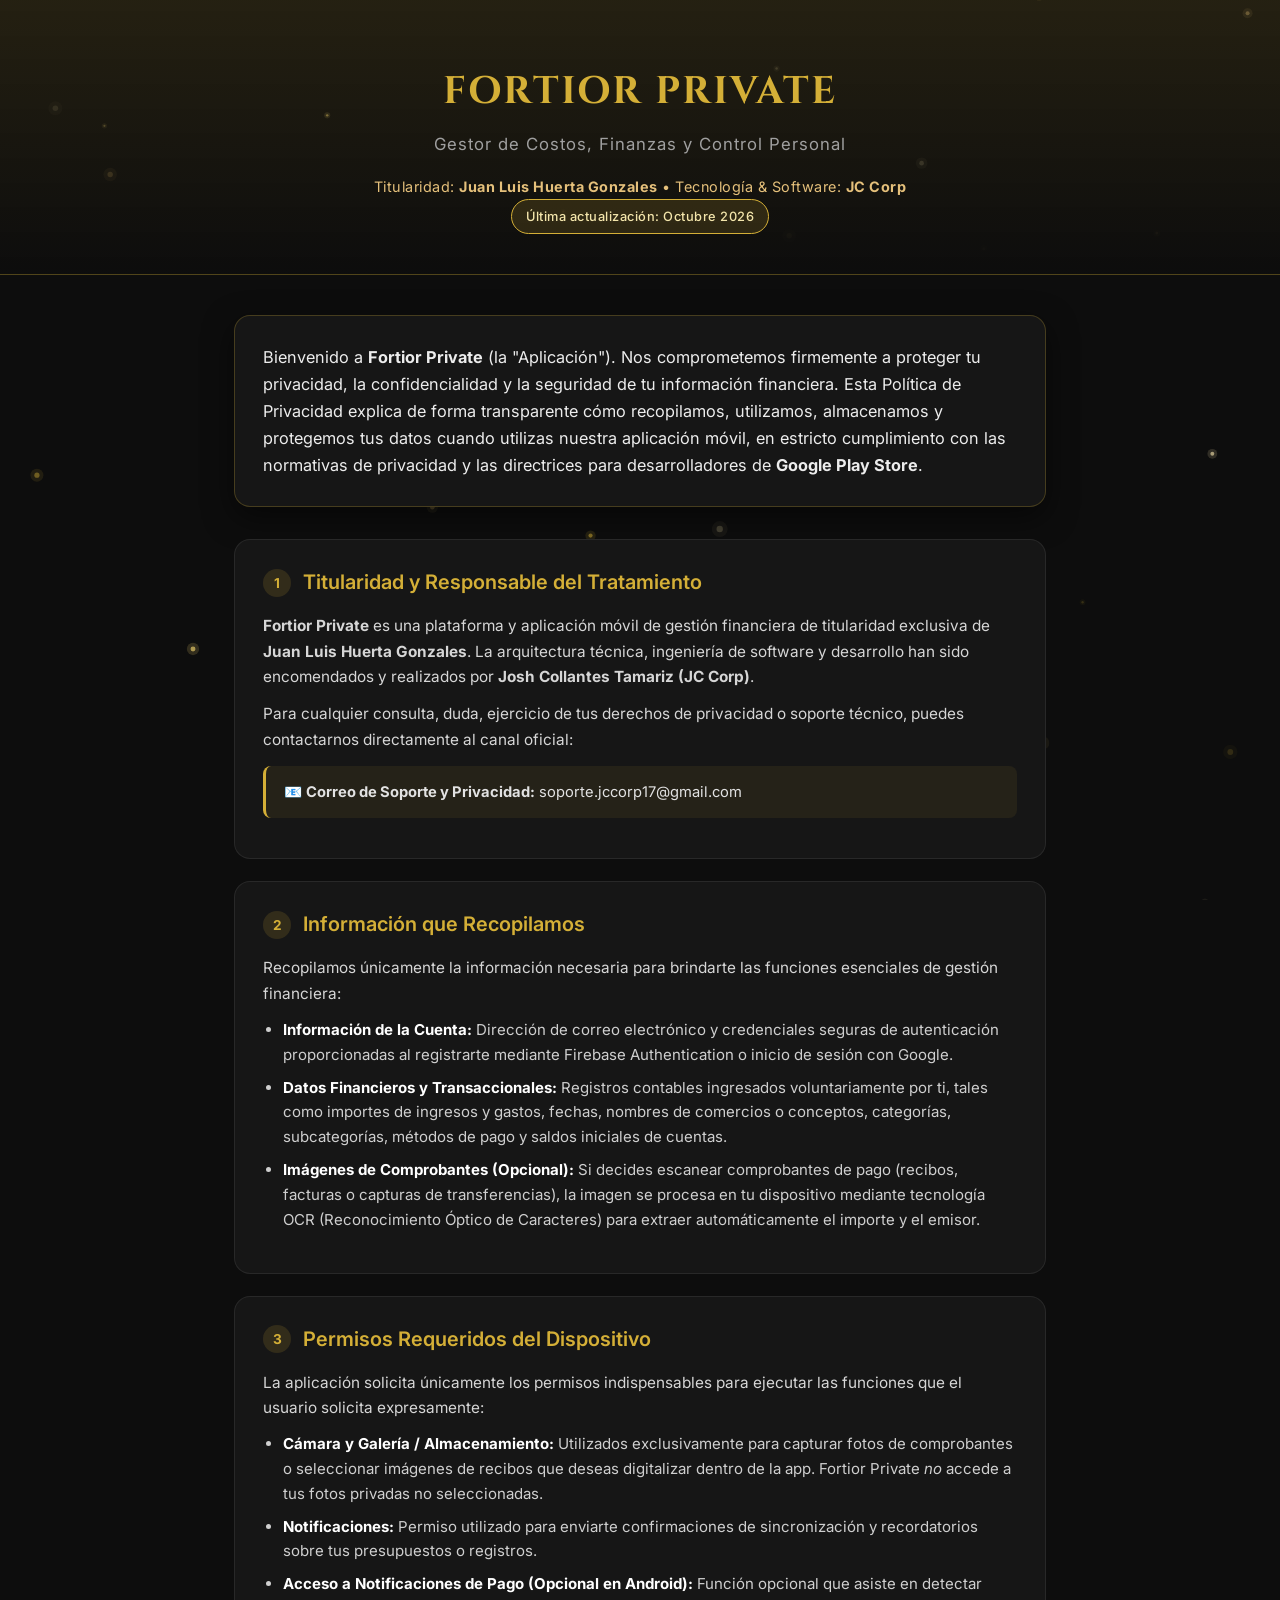
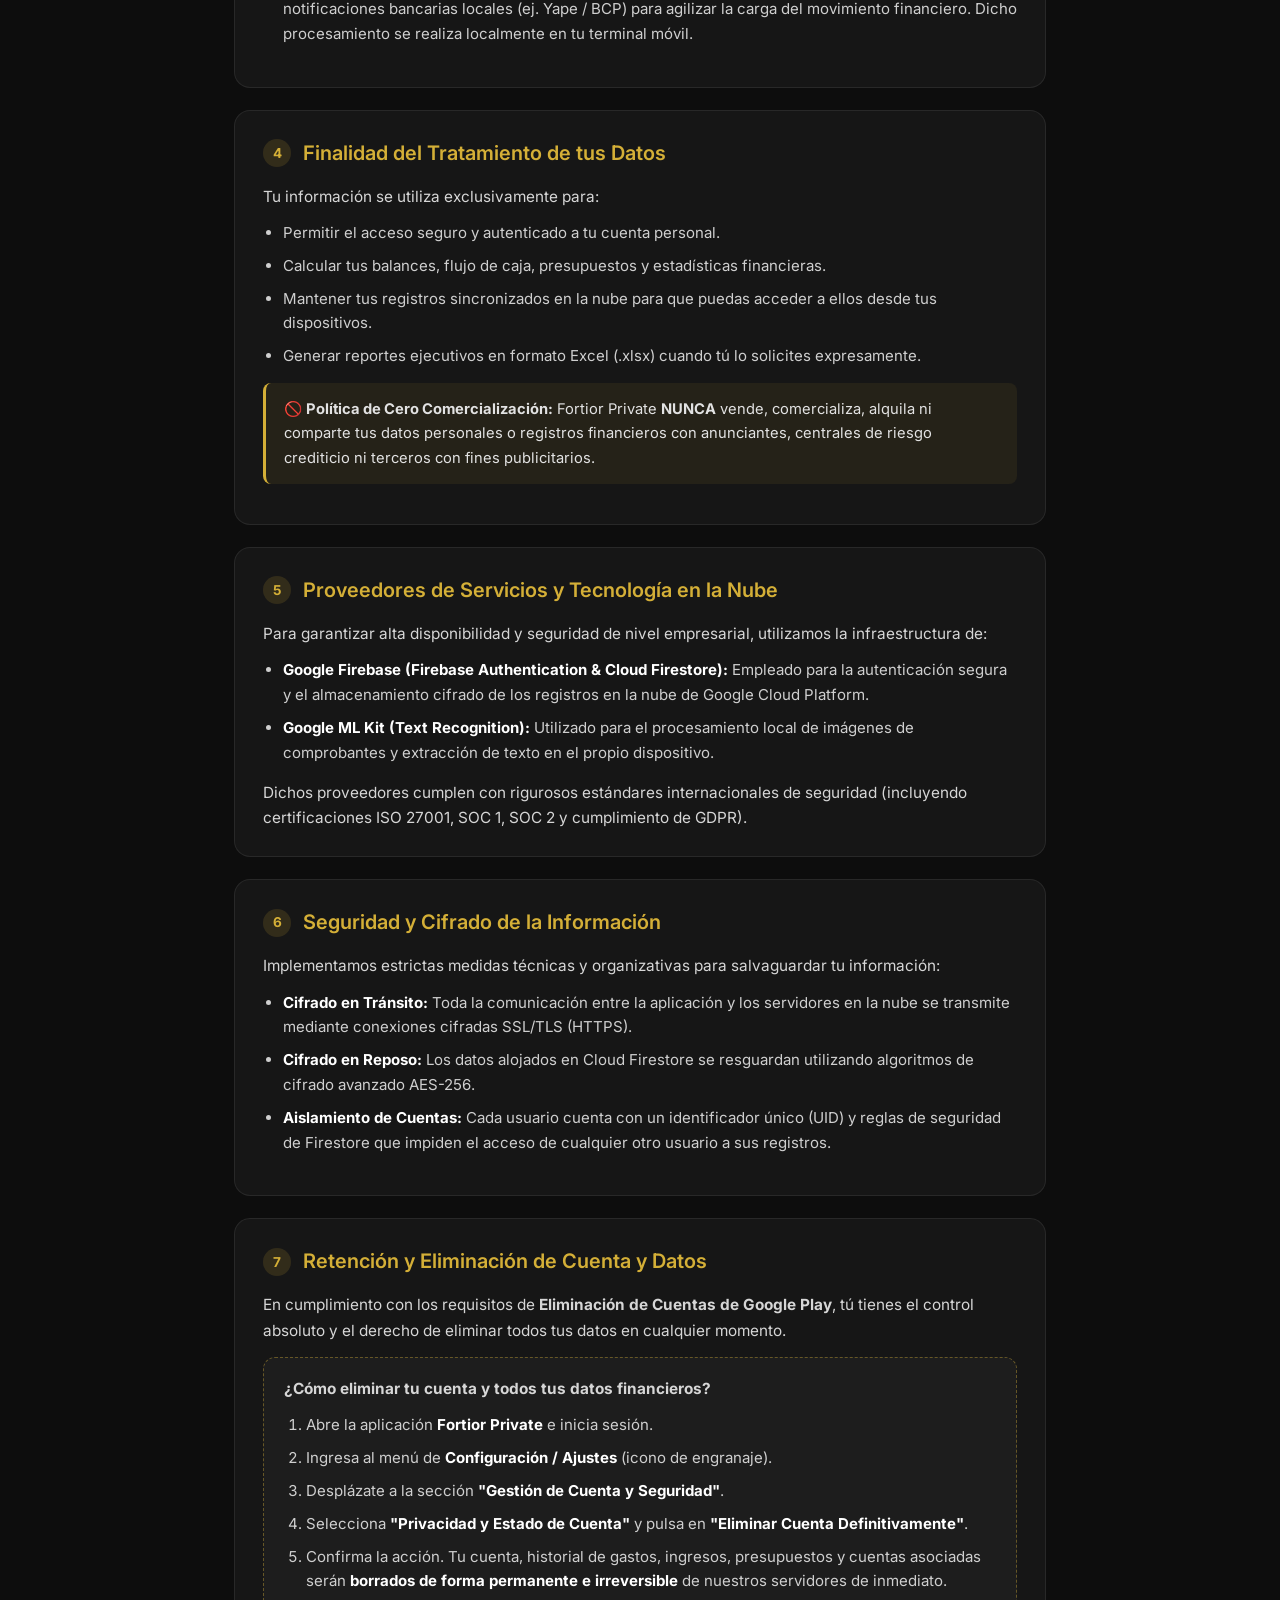
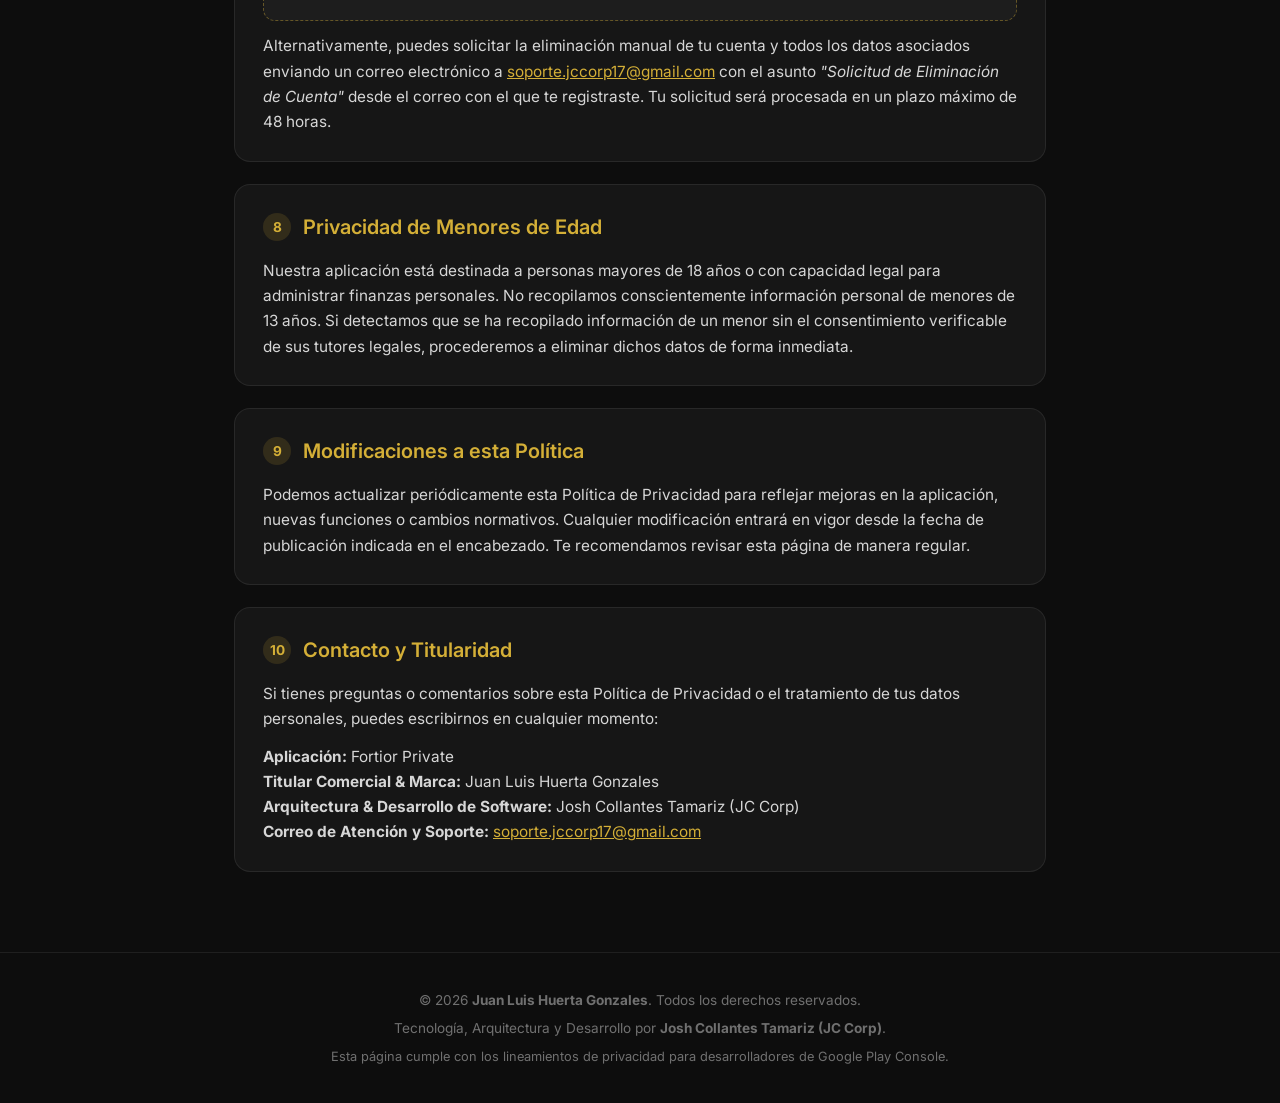
==== index.html @ 74fba6fa "feat: portal web de politicas de privacidad Fortior Private" ====
<!DOCTYPE html>
<html lang="es">
<head>
  <meta charset="UTF-8">
  <meta name="viewport" content="width=device-width, initial-scale=1.0">
  <meta name="author" content="Juan Luis Huerta Gonzales, Josh Collantes Tamariz">
  <meta name="creator" content="Josh Collantes Tamariz (JC Corp)">
  <meta name="description" content="Política de Privacidad oficial de Fortior Private, aplicación de gestión financiera propiedad de Juan Luis Huerta Gonzales, desarrollada por JC Corp (Josh Collantes Tamariz).">
  <title>Política de Privacidad | Fortior Private</title>
  <link rel="preconnect" href="https://fonts.googleapis.com">
  <link rel="preconnect" href="https://fonts.gstatic.com" crossorigin>
  <link href="https://fonts.googleapis.com/css2?family=Cinzel:wght@500;700&family=Inter:wght@300;400;500;600;700&display=swap" rel="stylesheet">
  <style>
    :root {
      --bg-dark: #0D0D0D;
      --card-bg: #161616;
      --card-border: rgba(212, 175, 55, 0.25);
      --gold-primary: #D4AF37;
      --gold-light: #F3E5AB;
      --text-main: #EDEDED;
      --text-muted: #A0A0A0;
      --text-dim: #707070;
      --accent: #1F8A70;
    }

    * {
      box-sizing: border-box;
      margin: 0;
      padding: 0;
    }

    body {
      background-color: var(--bg-dark);
      color: var(--text-main);
      font-family: 'Inter', -apple-system, BlinkMacSystemFont, 'Segoe UI', Roboto, sans-serif;
      line-height: 1.65;
      padding: 0;
      margin: 0;
      -webkit-font-smoothing: antialiased;
    }

    header {
      background: linear-gradient(180deg, rgba(212, 175, 55, 0.12) 0%, rgba(13, 13, 13, 0.98) 100%);
      border-bottom: 1px solid var(--card-border);
      padding: 60px 24px 40px;
      text-align: center;
    }

    .brand-title {
      font-family: 'Cinzel', serif;
      font-size: 2.4rem;
      letter-spacing: 2px;
      color: var(--gold-primary);
      text-transform: uppercase;
      margin-bottom: 8px;
    }

    .brand-subtitle {
      font-size: 1.05rem;
      color: var(--text-muted);
      letter-spacing: 1px;
      margin-bottom: 16px;
    }

    .badge-updated {
      display: inline-block;
      background: rgba(212, 175, 55, 0.15);
      border: 1px solid var(--gold-primary);
      color: var(--gold-light);
      padding: 6px 14px;
      border-radius: 20px;
      font-size: 0.8rem;
      font-weight: 500;
      letter-spacing: 0.5px;
    }

    .container {
      max-width: 860px;
      margin: 40px auto 80px;
      padding: 0 24px;
    }

    .intro-card {
      background: var(--card-bg);
      border: 1px solid var(--card-border);
      border-radius: 16px;
      padding: 28px;
      margin-bottom: 32px;
      box-shadow: 0 10px 30px rgba(0, 0, 0, 0.5);
    }

    .intro-card p {
      color: var(--text-main);
      font-size: 1.02rem;
    }

    .section-card {
      background: var(--card-bg);
      border: 1px solid rgba(255, 255, 255, 0.08);
      border-radius: 16px;
      padding: 26px 28px;
      margin-bottom: 22px;
      transition: border-color 0.2s ease;
    }

    .section-card:hover {
      border-color: var(--card-border);
    }

    .section-title {
      display: flex;
      align-items: center;
      gap: 12px;
      color: var(--gold-primary);
      font-size: 1.25rem;
      font-weight: 600;
      margin-bottom: 14px;
    }

    .section-number {
      background: rgba(212, 175, 55, 0.15);
      color: var(--gold-primary);
      width: 28px;
      height: 28px;
      border-radius: 50%;
      display: inline-flex;
      align-items: center;
      justify-content: center;
      font-size: 0.85rem;
      font-weight: 700;
      flex-shrink: 0;
    }

    .section-card p {
      color: #D6D6D6;
      font-size: 0.96rem;
      margin-bottom: 12px;
    }

    .section-card p:last-child {
      margin-bottom: 0;
    }

    ul {
      padding-left: 20px;
      margin: 10px 0 14px;
    }

    li {
      color: #CFCFCF;
      font-size: 0.94rem;
      margin-bottom: 8px;
    }

    li strong {
      color: #FFFFFF;
    }

    .highlight-box {
      background: rgba(212, 175, 55, 0.08);
      border-left: 3px solid var(--gold-primary);
      padding: 14px 18px;
      border-radius: 8px;
      margin: 14px 0;
      color: #E2E2E2;
      font-size: 0.92rem;
    }

    .deletion-steps {
      background: rgba(255, 255, 255, 0.03);
      border: 1px dashed rgba(212, 175, 55, 0.4);
      padding: 18px 20px;
      border-radius: 12px;
      margin-top: 14px;
    }

    .deletion-steps ol {
      padding-left: 22px;
    }

    .deletion-steps li {
      margin-bottom: 8px;
    }

    footer {
      border-top: 1px solid rgba(255, 255, 255, 0.08);
      padding: 36px 24px;
      text-align: center;
      color: var(--text-dim);
      font-size: 0.85rem;
    }

    footer a {
      color: var(--gold-primary);
      text-decoration: none;
    }

    footer a:hover {
      text-decoration: underline;
    }

    @media (max-width: 600px) {
      .brand-title {
        font-size: 1.8rem;
      }
      .section-card {
        padding: 20px;
      }
    }

    #particles-canvas {
      position: fixed;
      top: 0;
      left: 0;
      width: 100vw;
      height: 100vh;
      pointer-events: none;
      z-index: 0;
    }

    header, .container, footer {
      position: relative;
      z-index: 1;
    }
  </style>
</head>
<body>

  <canvas id="particles-canvas"></canvas>

  <header>
    <h1 class="brand-title">FORTIOR PRIVATE</h1>
    <p class="brand-subtitle">Gestor de Costos, Finanzas y Control Personal</p>
    <p style="margin-top: 10px; font-size: 0.9rem; color: #E5C07B; letter-spacing: 0.5px;">
      Titularidad: <strong>Juan Luis Huerta Gonzales</strong> &bull; Tecnología & Software: <strong>JC Corp</strong>
    </p>
    <span class="badge-updated">Última actualización: Octubre 2026</span>
  </header>

  <div class="container">
    <div class="intro-card">
      <p>
        Bienvenido a <strong>Fortior Private</strong> (la "Aplicación"). Nos comprometemos firmemente a proteger tu privacidad, la confidencialidad y la seguridad de tu información financiera. Esta Política de Privacidad explica de forma transparente cómo recopilamos, utilizamos, almacenamos y protegemos tus datos cuando utilizas nuestra aplicación móvil, en estricto cumplimiento con las normativas de privacidad y las directrices para desarrolladores de <strong>Google Play Store</strong>.
      </p>
    </div>

    <!-- 1. RESPONSABLE DEL TRATAMIENTO -->
    <div class="section-card">
      <h2 class="section-title"><span class="section-number">1</span> Titularidad y Responsable del Tratamiento</h2>
      <p>
        <strong>Fortior Private</strong> es una plataforma y aplicación móvil de gestión financiera de titularidad exclusiva de <strong>Juan Luis Huerta Gonzales</strong>. La arquitectura técnica, ingeniería de software y desarrollo han sido encomendados y realizados por <strong>Josh Collantes Tamariz (JC Corp)</strong>.
      </p>
      <p style="margin-top: 10px;">
        Para cualquier consulta, duda, ejercicio de tus derechos de privacidad o soporte técnico, puedes contactarnos directamente al canal oficial:
      </p>
      <div class="highlight-box">
        📧 <strong>Correo de Soporte y Privacidad:</strong> soporte.jccorp17@gmail.com
      </div>
    </div>

    <!-- 2. DATOS QUE RECOPILAMOS -->
    <div class="section-card">
      <h2 class="section-title"><span class="section-number">2</span> Información que Recopilamos</h2>
      <p>Recopilamos únicamente la información necesaria para brindarte las funciones esenciales de gestión financiera:</p>
      <ul>
        <li><strong>Información de la Cuenta:</strong> Dirección de correo electrónico y credenciales seguras de autenticación proporcionadas al registrarte mediante Firebase Authentication o inicio de sesión con Google.</li>
        <li><strong>Datos Financieros y Transaccionales:</strong> Registros contables ingresados voluntariamente por ti, tales como importes de ingresos y gastos, fechas, nombres de comercios o conceptos, categorías, subcategorías, métodos de pago y saldos iniciales de cuentas.</li>
        <li><strong>Imágenes de Comprobantes (Opcional):</strong> Si decides escanear comprobantes de pago (recibos, facturas o capturas de transferencias), la imagen se procesa en tu dispositivo mediante tecnología OCR (Reconocimiento Óptico de Caracteres) para extraer automáticamente el importe y el emisor.</li>
      </ul>
    </div>

    <!-- 3. PERMISOS DEL DISPOSITIVO -->
    <div class="section-card">
      <h2 class="section-title"><span class="section-number">3</span> Permisos Requeridos del Dispositivo</h2>
      <p>La aplicación solicita únicamente los permisos indispensables para ejecutar las funciones que el usuario solicita expresamente:</p>
      <ul>
        <li><strong>Cámara y Galería / Almacenamiento:</strong> Utilizados exclusivamente para capturar fotos de comprobantes o seleccionar imágenes de recibos que deseas digitalizar dentro de la app. Fortior Private <em>no</em> accede a tus fotos privadas no seleccionadas.</li>
        <li><strong>Notificaciones:</strong> Permiso utilizado para enviarte confirmaciones de sincronización y recordatorios sobre tus presupuestos o registros.</li>
        <li><strong>Acceso a Notificaciones de Pago (Opcional en Android):</strong> Función opcional que asiste en detectar notificaciones bancarias locales (ej. Yape / BCP) para agilizar la carga del movimiento financiero. Dicho procesamiento se realiza localmente en tu terminal móvil.</li>
      </ul>
    </div>

    <!-- 4. FINALIDAD DEL USO DE LOS DATOS -->
    <div class="section-card">
      <h2 class="section-title"><span class="section-number">4</span> Finalidad del Tratamiento de tus Datos</h2>
      <p>Tu información se utiliza exclusivamente para:</p>
      <ul>
        <li>Permitir el acceso seguro y autenticado a tu cuenta personal.</li>
        <li>Calcular tus balances, flujo de caja, presupuestos y estadísticas financieras.</li>
        <li>Mantener tus registros sincronizados en la nube para que puedas acceder a ellos desde tus dispositivos.</li>
        <li>Generar reportes ejecutivos en formato Excel (.xlsx) cuando tú lo solicites expresamente.</li>
      </ul>
      <div class="highlight-box">
        🚫 <strong>Política de Cero Comercialización:</strong> Fortior Private <strong>NUNCA</strong> vende, comercializa, alquila ni comparte tus datos personales o registros financieros con anunciantes, centrales de riesgo crediticio ni terceros con fines publicitarios.
      </div>
    </div>

    <!-- 5. TERCEROS Y SERVICIOS EN LA NUBE -->
    <div class="section-card">
      <h2 class="section-title"><span class="section-number">5</span> Proveedores de Servicios y Tecnología en la Nube</h2>
      <p>Para garantizar alta disponibilidad y seguridad de nivel empresarial, utilizamos la infraestructura de:</p>
      <ul>
        <li><strong>Google Firebase (Firebase Authentication & Cloud Firestore):</strong> Empleado para la autenticación segura y el almacenamiento cifrado de los registros en la nube de Google Cloud Platform.</li>
        <li><strong>Google ML Kit (Text Recognition):</strong> Utilizado para el procesamiento local de imágenes de comprobantes y extracción de texto en el propio dispositivo.</li>
      </ul>
      <p>Dichos proveedores cumplen con rigurosos estándares internacionales de seguridad (incluyendo certificaciones ISO 27001, SOC 1, SOC 2 y cumplimiento de GDPR).</p>
    </div>

    <!-- 6. SEGURIDAD Y CIFRADO -->
    <div class="section-card">
      <h2 class="section-title"><span class="section-number">6</span> Seguridad y Cifrado de la Información</h2>
      <p>
        Implementamos estrictas medidas técnicas y organizativas para salvaguardar tu información:
      </p>
      <ul>
        <li><strong>Cifrado en Tránsito:</strong> Toda la comunicación entre la aplicación y los servidores en la nube se transmite mediante conexiones cifradas SSL/TLS (HTTPS).</li>
        <li><strong>Cifrado en Reposo:</strong> Los datos alojados en Cloud Firestore se resguardan utilizando algoritmos de cifrado avanzado AES-256.</li>
        <li><strong>Aislamiento de Cuentas:</strong> Cada usuario cuenta con un identificador único (UID) y reglas de seguridad de Firestore que impiden el acceso de cualquier otro usuario a sus registros.</li>
      </ul>
    </div>

    <!-- 7. ELIMINACIÓN DE CUENTA Y DATOS (GOOGLE PLAY POLICY) -->
    <div class="section-card">
      <h2 class="section-title"><span class="section-number">7</span> Retención y Eliminación de Cuenta y Datos</h2>
      <p>
        En cumplimiento con los requisitos de <strong>Eliminación de Cuentas de Google Play</strong>, tú tienes el control absoluto y el derecho de eliminar todos tus datos en cualquier momento.
      </p>
      <div class="deletion-steps">
        <p><strong>¿Cómo eliminar tu cuenta y todos tus datos financieros?</strong></p>
        <ol>
          <li>Abre la aplicación <strong>Fortior Private</strong> e inicia sesión.</li>
          <li>Ingresa al menú de <strong>Configuración / Ajustes</strong> (icono de engranaje).</li>
          <li>Desplázate a la sección <strong>"Gestión de Cuenta y Seguridad"</strong>.</li>
          <li>Selecciona <strong>"Privacidad y Estado de Cuenta"</strong> y pulsa en <strong>"Eliminar Cuenta Definitivamente"</strong>.</li>
          <li>Confirma la acción. Tu cuenta, historial de gastos, ingresos, presupuestos y cuentas asociadas serán <strong>borrados de forma permanente e irreversible</strong> de nuestros servidores de inmediato.</li>
        </ol>
      </div>
      <p style="margin-top: 12px;">
        Alternativamente, puedes solicitar la eliminación manual de tu cuenta y todos los datos asociados enviando un correo electrónico a <a href="mailto:soporte.jccorp17@gmail.com" style="color: var(--gold-primary);">soporte.jccorp17@gmail.com</a> con el asunto <em>"Solicitud de Eliminación de Cuenta"</em> desde el correo con el que te registraste. Tu solicitud será procesada en un plazo máximo de 48 horas.
      </p>
    </div>

    <!-- 8. MENORES DE EDAD -->
    <div class="section-card">
      <h2 class="section-title"><span class="section-number">8</span> Privacidad de Menores de Edad</h2>
      <p>
        Nuestra aplicación está destinada a personas mayores de 18 años o con capacidad legal para administrar finanzas personales. No recopilamos conscientemente información personal de menores de 13 años. Si detectamos que se ha recopilado información de un menor sin el consentimiento verificable de sus tutores legales, procederemos a eliminar dichos datos de forma inmediata.
      </p>
    </div>

    <!-- 9. CAMBIOS A LA POLÍTICA -->
    <div class="section-card">
      <h2 class="section-title"><span class="section-number">9</span> Modificaciones a esta Política</h2>
      <p>
        Podemos actualizar periódicamente esta Política de Privacidad para reflejar mejoras en la aplicación, nuevas funciones o cambios normativos. Cualquier modificación entrará en vigor desde la fecha de publicación indicada en el encabezado. Te recomendamos revisar esta página de manera regular.
      </p>
    </div>

    <!-- 10. CONTACTO -->
    <div class="section-card">
      <h2 class="section-title"><span class="section-number">10</span> Contacto y Titularidad</h2>
      <p>
        Si tienes preguntas o comentarios sobre esta Política de Privacidad o el tratamiento de tus datos personales, puedes escribirnos en cualquier momento:
      </p>
      <p style="margin-top: 10px;">
        <strong>Aplicación:</strong> Fortior Private<br>
        <strong>Titular Comercial & Marca:</strong> Juan Luis Huerta Gonzales<br>
        <strong>Arquitectura & Desarrollo de Software:</strong> Josh Collantes Tamariz (JC Corp)<br>
        <strong>Correo de Atención y Soporte:</strong> <a href="mailto:soporte.jccorp17@gmail.com" style="color: var(--gold-primary);">soporte.jccorp17@gmail.com</a>
      </p>
    </div>
  </div>

  <footer>
    <p>&copy; 2026 <strong>Juan Luis Huerta Gonzales</strong>. Todos los derechos reservados.</p>
    <p style="margin-top: 6px;">Tecnología, Arquitectura y Desarrollo por <strong>Josh Collantes Tamariz (JC Corp)</strong>.</p>
    <p style="margin-top: 6px; font-size: 0.8rem; color: var(--text-dim);">Esta página cumple con los lineamientos de privacidad para desarrolladores de Google Play Console.</p>
  </footer>

  <script>
    (function() {
      const canvas = document.getElementById('particles-canvas');
      if (!canvas) return;
      const ctx = canvas.getContext('2d');
      let width, height;

      function resize() {
        width = canvas.width = window.innerWidth;
        height = canvas.height = window.innerHeight;
      }
      resize();
      window.addEventListener('resize', resize);

      const goldTints = [
        '#FFDF73', // Oro brillante
        '#E5C07B', // Champagne gold
        '#D4AF37', // Oro clásico
        '#FFEDB3', // Oro blanco brillante
        '#C5A059'  // Oro ámbar
      ];

      function hexToRgb(hex) {
        const bigint = parseInt(hex.replace('#', ''), 16);
        return {
          r: (bigint >> 16) & 255,
          g: (bigint >> 8) & 255,
          b: bigint & 255
        };
      }

      const parsedTints = goldTints.reduce((acc, hex) => {
        acc[hex] = hexToRgb(hex);
        return acc;
      }, {});

      const particleCount = 42;
      const particles = [];

      for (let i = 0; i < particleCount; i++) {
        particles.push({
          x: Math.random() * width,
          y: Math.random() * height,
          radius: 1.0 + Math.random() * 2.2,
          speed: 0.25 + Math.random() * 0.45,
          phase: Math.random() * Math.PI * 2,
          color: goldTints[Math.floor(Math.random() * goldTints.length)],
          maxAlpha: 0.35 + Math.random() * 0.55
        });
      }

      let time = 0;
      function animate() {
        ctx.clearRect(0, 0, width, height);
        time += 0.012;

        for (let i = 0; i < particleCount; i++) {
          const p = particles[i];
          p.y -= p.speed;
          if (p.y < -15) {
            p.y = height + 15;
            p.x = Math.random() * width;
          }

          const sway = Math.sin(p.phase + time) * 1.5;
          const currentX = p.x + sway;
          const flicker = (Math.sin(p.phase * 2 + time * 3) + 1.0) / 2.0;
          const alpha = p.maxAlpha * (0.35 + 0.65 * flicker);
          const rgb = parsedTints[p.color];

          // Halo dorado suave
          ctx.beginPath();
          ctx.arc(currentX, p.y, p.radius * 2.5, 0, Math.PI * 2);
          ctx.fillStyle = 'rgba(' + rgb.r + ',' + rgb.g + ',' + rgb.b + ',' + (alpha * 0.25) + ')';
          ctx.fill();

          // Núcleo brillante
          ctx.beginPath();
          ctx.arc(currentX, p.y, p.radius, 0, Math.PI * 2);
          ctx.fillStyle = 'rgba(' + rgb.r + ',' + rgb.g + ',' + rgb.b + ',' + alpha + ')';
          ctx.fill();
        }

        requestAnimationFrame(animate);
      }

      animate();
    })();
  </script>
</body>
</html>
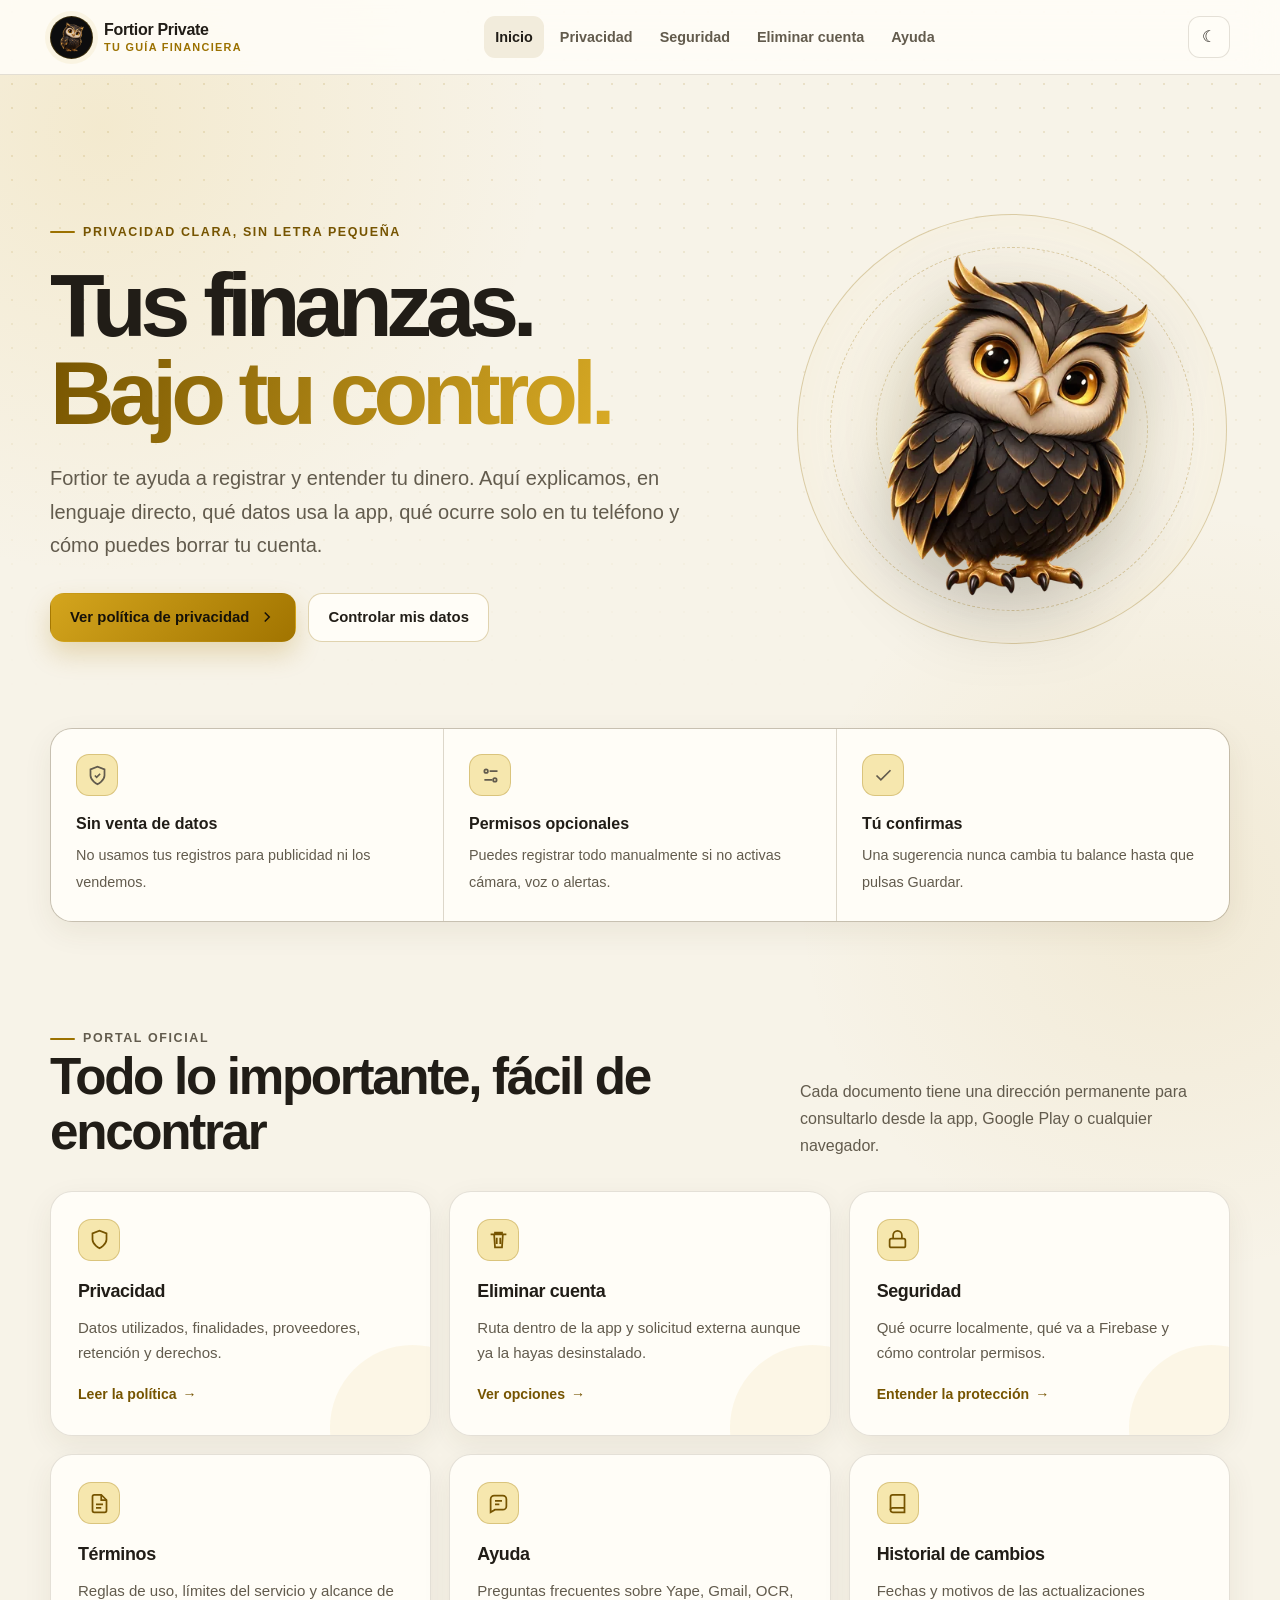
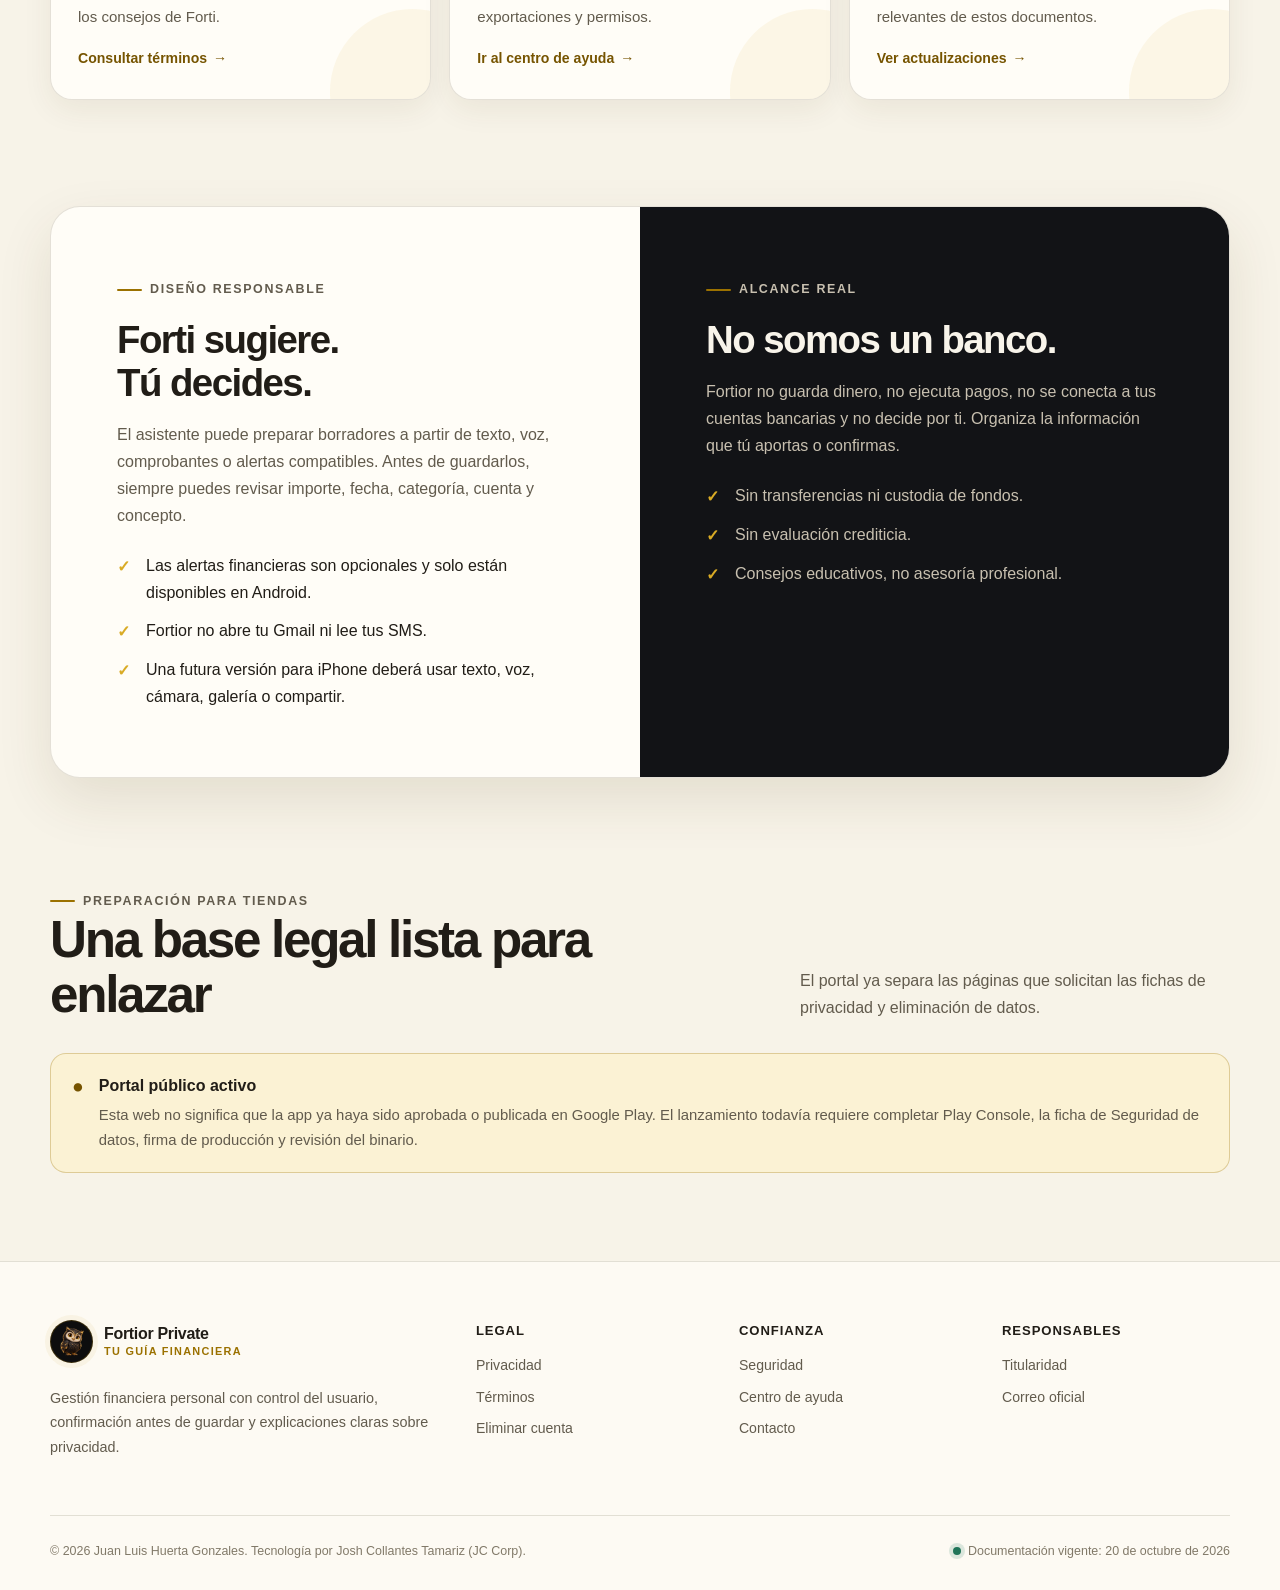
==== commit 6a9f8b53: "feat: renovar portal legal para Google Play" ====
--- a/index.html
+++ b/index.html
@@ -1,470 +1,155 @@
 <!DOCTYPE html>
 <html lang="es">
 <head>
-  <meta charset="UTF-8">
-  <meta name="viewport" content="width=device-width, initial-scale=1.0">
-  <meta name="author" content="Juan Luis Huerta Gonzales, Josh Collantes Tamariz">
-  <meta name="creator" content="Josh Collantes Tamariz (JC Corp)">
-  <meta name="description" content="Política de Privacidad oficial de Fortior Private, aplicación de gestión financiera propiedad de Juan Luis Huerta Gonzales, desarrollada por JC Corp (Josh Collantes Tamariz).">
-  <title>Política de Privacidad | Fortior Private</title>
-  <link rel="preconnect" href="https://fonts.googleapis.com">
-  <link rel="preconnect" href="https://fonts.gstatic.com" crossorigin>
-  <link href="https://fonts.googleapis.com/css2?family=Cinzel:wght@500;700&family=Inter:wght@300;400;500;600;700&display=swap" rel="stylesheet">
-  <style>
-    :root {
-      --bg-dark: #0D0D0D;
-      --card-bg: #161616;
-      --card-border: rgba(212, 175, 55, 0.25);
-      --gold-primary: #D4AF37;
-      --gold-light: #F3E5AB;
-      --text-main: #EDEDED;
-      --text-muted: #A0A0A0;
-      --text-dim: #707070;
-      --accent: #1F8A70;
+  <meta charset="utf-8">
+  <meta name="viewport" content="width=device-width, initial-scale=1">
+  <meta name="theme-color" content="#0b0c0f" media="(prefers-color-scheme: dark)">
+  <meta name="theme-color" content="#f7f3e8" media="(prefers-color-scheme: light)">
+  <meta name="description" content="Portal oficial de privacidad, seguridad, soporte y eliminación de cuenta de Fortior Private, tu gestor personal de ingresos y gastos.">
+  <meta name="robots" content="index,follow,max-image-preview:large">
+  <meta name="author" content="Juan Luis Huerta Gonzales; Josh Collantes Tamariz (JC Corp)">
+  <meta property="og:type" content="website">
+  <meta property="og:locale" content="es_PE">
+  <meta property="og:title" content="Fortior Private | Privacidad y soporte">
+  <meta property="og:description" content="Conoce cómo Fortior protege tus datos, qué procesa en el dispositivo y cómo controlar o eliminar tu cuenta.">
+  <meta property="og:url" content="https://josh11282020-dotcom.github.io/fortior-legal/">
+  <meta property="og:image" content="https://josh11282020-dotcom.github.io/fortior-legal/assets/forti-mascot.png">
+  <meta name="twitter:card" content="summary_large_image">
+  <meta name="twitter:title" content="Fortior Private | Privacidad y soporte">
+  <meta name="twitter:description" content="Tus finanzas, bajo tu control. Privacidad, seguridad y eliminación de cuenta en lenguaje claro.">
+  <meta name="twitter:image" content="https://josh11282020-dotcom.github.io/fortior-legal/assets/forti-mascot.png">
+  <link rel="canonical" href="https://josh11282020-dotcom.github.io/fortior-legal/">
+  <link rel="icon" type="image/png" href="assets/favicon-square.png">
+  <link rel="stylesheet" href="styles.css">
+  <script>
+    (function(){try{var t=localStorage.getItem('fortior-legal-theme');document.documentElement.dataset.theme=t||(matchMedia('(prefers-color-scheme: dark)').matches?'dark':'light')}catch(e){document.documentElement.dataset.theme='dark'}})();
+  </script>
+  <title>Fortior Private | Privacidad, seguridad y soporte</title>
+  <script type="application/ld+json">
+  {
+    "@context": "https://schema.org",
+    "@type": "SoftwareApplication",
+    "name": "Fortior Private",
+    "applicationCategory": "FinanceApplication",
+    "operatingSystem": "Android",
+    "description": "Aplicación de finanzas personales para registrar y revisar ingresos, gastos, presupuestos y reportes.",
+    "url": "https://josh11282020-dotcom.github.io/fortior-legal/",
+    "publisher": {
+      "@type": "Organization",
+      "name": "Fortior Private",
+      "email": "soporte.jccorp17@gmail.com"
     }
-
-    * {
-      box-sizing: border-box;
-      margin: 0;
-      padding: 0;
-    }
-
-    body {
-      background-color: var(--bg-dark);
-      color: var(--text-main);
-      font-family: 'Inter', -apple-system, BlinkMacSystemFont, 'Segoe UI', Roboto, sans-serif;
-      line-height: 1.65;
-      padding: 0;
-      margin: 0;
-      -webkit-font-smoothing: antialiased;
-    }
-
-    header {
-      background: linear-gradient(180deg, rgba(212, 175, 55, 0.12) 0%, rgba(13, 13, 13, 0.98) 100%);
-      border-bottom: 1px solid var(--card-border);
-      padding: 60px 24px 40px;
-      text-align: center;
-    }
-
-    .brand-title {
-      font-family: 'Cinzel', serif;
-      font-size: 2.4rem;
-      letter-spacing: 2px;
-      color: var(--gold-primary);
-      text-transform: uppercase;
-      margin-bottom: 8px;
-    }
-
-    .brand-subtitle {
-      font-size: 1.05rem;
-      color: var(--text-muted);
-      letter-spacing: 1px;
-      margin-bottom: 16px;
-    }
-
-    .badge-updated {
-      display: inline-block;
-      background: rgba(212, 175, 55, 0.15);
-      border: 1px solid var(--gold-primary);
-      color: var(--gold-light);
-      padding: 6px 14px;
-      border-radius: 20px;
-      font-size: 0.8rem;
-      font-weight: 500;
-      letter-spacing: 0.5px;
-    }
-
-    .container {
-      max-width: 860px;
-      margin: 40px auto 80px;
-      padding: 0 24px;
-    }
-
-    .intro-card {
-      background: var(--card-bg);
-      border: 1px solid var(--card-border);
-      border-radius: 16px;
-      padding: 28px;
-      margin-bottom: 32px;
-      box-shadow: 0 10px 30px rgba(0, 0, 0, 0.5);
-    }
-
-    .intro-card p {
-      color: var(--text-main);
-      font-size: 1.02rem;
-    }
-
-    .section-card {
-      background: var(--card-bg);
-      border: 1px solid rgba(255, 255, 255, 0.08);
-      border-radius: 16px;
-      padding: 26px 28px;
-      margin-bottom: 22px;
-      transition: border-color 0.2s ease;
-    }
-
-    .section-card:hover {
-      border-color: var(--card-border);
-    }
-
-    .section-title {
-      display: flex;
-      align-items: center;
-      gap: 12px;
-      color: var(--gold-primary);
-      font-size: 1.25rem;
-      font-weight: 600;
-      margin-bottom: 14px;
-    }
-
-    .section-number {
-      background: rgba(212, 175, 55, 0.15);
-      color: var(--gold-primary);
-      width: 28px;
-      height: 28px;
-      border-radius: 50%;
-      display: inline-flex;
-      align-items: center;
-      justify-content: center;
-      font-size: 0.85rem;
-      font-weight: 700;
-      flex-shrink: 0;
-    }
-
-    .section-card p {
-      color: #D6D6D6;
-      font-size: 0.96rem;
-      margin-bottom: 12px;
-    }
-
-    .section-card p:last-child {
-      margin-bottom: 0;
-    }
-
-    ul {
-      padding-left: 20px;
-      margin: 10px 0 14px;
-    }
-
-    li {
-      color: #CFCFCF;
-      font-size: 0.94rem;
-      margin-bottom: 8px;
-    }
-
-    li strong {
-      color: #FFFFFF;
-    }
-
-    .highlight-box {
-      background: rgba(212, 175, 55, 0.08);
-      border-left: 3px solid var(--gold-primary);
-      padding: 14px 18px;
-      border-radius: 8px;
-      margin: 14px 0;
-      color: #E2E2E2;
-      font-size: 0.92rem;
-    }
-
-    .deletion-steps {
-      background: rgba(255, 255, 255, 0.03);
-      border: 1px dashed rgba(212, 175, 55, 0.4);
-      padding: 18px 20px;
-      border-radius: 12px;
-      margin-top: 14px;
-    }
-
-    .deletion-steps ol {
-      padding-left: 22px;
-    }
-
-    .deletion-steps li {
-      margin-bottom: 8px;
-    }
-
-    footer {
-      border-top: 1px solid rgba(255, 255, 255, 0.08);
-      padding: 36px 24px;
-      text-align: center;
-      color: var(--text-dim);
-      font-size: 0.85rem;
-    }
-
-    footer a {
-      color: var(--gold-primary);
-      text-decoration: none;
-    }
-
-    footer a:hover {
-      text-decoration: underline;
-    }
-
-    @media (max-width: 600px) {
-      .brand-title {
-        font-size: 1.8rem;
-      }
-      .section-card {
-        padding: 20px;
-      }
-    }
-
-    #particles-canvas {
-      position: fixed;
-      top: 0;
-      left: 0;
-      width: 100vw;
-      height: 100vh;
-      pointer-events: none;
-      z-index: 0;
-    }
-
-    header, .container, footer {
-      position: relative;
-      z-index: 1;
-    }
-  </style>
+  }
+  </script>
 </head>
 <body>
-
-  <canvas id="particles-canvas"></canvas>
-
-  <header>
-    <h1 class="brand-title">FORTIOR PRIVATE</h1>
-    <p class="brand-subtitle">Gestor de Costos, Finanzas y Control Personal</p>
-    <p style="margin-top: 10px; font-size: 0.9rem; color: #E5C07B; letter-spacing: 0.5px;">
-      Titularidad: <strong>Juan Luis Huerta Gonzales</strong> &bull; Tecnología & Software: <strong>JC Corp</strong>
-    </p>
-    <span class="badge-updated">Última actualización: Octubre 2026</span>
+  <a class="skip-link" href="#contenido">Saltar al contenido</a>
+  <header class="site-header">
+    <div class="nav-shell">
+      <a class="brand" href="index.html" aria-label="Fortior Private, inicio">
+        <img src="assets/favicon-square.png" alt="" width="43" height="43">
+        <span class="brand-copy">Fortior Private<small>Tu guía financiera</small></span>
+      </a>
+      <nav class="nav-links" id="site-navigation" data-nav aria-label="Navegación principal">
+        <a href="index.html" aria-current="page">Inicio</a>
+        <a href="privacy.html">Privacidad</a>
+        <a href="security.html">Seguridad</a>
+        <a href="delete-account.html">Eliminar cuenta</a>
+        <a href="support.html">Ayuda</a>
+      </nav>
+      <div class="nav-actions">
+        <button class="icon-button" type="button" data-theme-toggle aria-label="Cambiar tema"><span data-theme-icon aria-hidden="true">☾</span></button>
+        <button class="icon-button menu-button" type="button" data-menu-toggle aria-expanded="false" aria-controls="site-navigation" aria-label="Abrir menú">
+          <svg aria-hidden="true" viewBox="0 0 24 24" fill="none" stroke="currentColor" stroke-width="2" stroke-linecap="round"><path d="M4 7h16M4 12h16M4 17h16"/></svg>
+        </button>
+      </div>
+    </div>
   </header>
 
-  <div class="container">
-    <div class="intro-card">
-      <p>
-        Bienvenido a <strong>Fortior Private</strong> (la "Aplicación"). Nos comprometemos firmemente a proteger tu privacidad, la confidencialidad y la seguridad de tu información financiera. Esta Política de Privacidad explica de forma transparente cómo recopilamos, utilizamos, almacenamos y protegemos tus datos cuando utilizas nuestra aplicación móvil, en estricto cumplimiento con las normativas de privacidad y las directrices para desarrolladores de <strong>Google Play Store</strong>.
-      </p>
+  <main id="contenido">
+    <div class="page-shell">
+      <section class="hero" aria-labelledby="hero-title">
+        <div class="hero-copy">
+          <p class="eyebrow">Privacidad clara, sin letra pequeña</p>
+          <h1 id="hero-title">Tus finanzas.<br><span class="accent-text">Bajo tu control.</span></h1>
+          <p class="hero-lead">Fortior te ayuda a registrar y entender tu dinero. Aquí explicamos, en lenguaje directo, qué datos usa la app, qué ocurre solo en tu teléfono y cómo puedes borrar tu cuenta.</p>
+          <div class="button-row">
+            <a class="button button-primary" href="privacy.html">Ver política de privacidad <svg aria-hidden="true" viewBox="0 0 24 24" fill="none" stroke="currentColor" stroke-width="2"><path d="m9 18 6-6-6-6"/></svg></a>
+            <a class="button button-secondary" href="delete-account.html">Controlar mis datos</a>
+          </div>
+        </div>
+        <div class="hero-art">
+          <div class="hero-orbit" aria-hidden="true"></div>
+          <div class="mascot-stack">
+            <img src="assets/forti-mascot.webp" srcset="assets/forti-mascot.webp 480w, assets/forti-mascot-720.webp 720w" sizes="(max-width: 760px) calc(100vw - 24px), 390px" width="480" height="462" alt="Forti, un búho dorado y negro" fetchpriority="high" decoding="async">
+            <img class="mascot-blink" src="assets/forti-mascot-blink.webp" srcset="assets/forti-mascot-blink.webp 480w, assets/forti-mascot-blink-720.webp 720w" sizes="(max-width: 760px) calc(100vw - 24px), 390px" width="480" height="462" alt="" aria-hidden="true" decoding="async">
+          </div>
+        </div>
+      </section>
+
+      <section class="trust-strip" aria-label="Principios de privacidad">
+        <article class="trust-item">
+          <span class="trust-icon" aria-hidden="true"><svg viewBox="0 0 24 24" fill="none" stroke="currentColor" stroke-width="2"><path d="M12 22s8-4 8-10V5l-8-3-8 3v7c0 6 8 10 8 10Z"/><path d="m9 12 2 2 4-4"/></svg></span>
+          <strong>Sin venta de datos</strong><span>No usamos tus registros para publicidad ni los vendemos.</span>
+        </article>
+        <article class="trust-item">
+          <span class="trust-icon" aria-hidden="true"><svg viewBox="0 0 24 24" fill="none" stroke="currentColor" stroke-width="2"><path d="M20 7h-9M14 17H5"/><circle cx="7" cy="7" r="2"/><circle cx="17" cy="17" r="2"/></svg></span>
+          <strong>Permisos opcionales</strong><span>Puedes registrar todo manualmente si no activas cámara, voz o alertas.</span>
+        </article>
+        <article class="trust-item">
+          <span class="trust-icon" aria-hidden="true"><svg viewBox="0 0 24 24" fill="none" stroke="currentColor" stroke-width="2"><path d="M20 6 9 17l-5-5"/></svg></span>
+          <strong>Tú confirmas</strong><span>Una sugerencia nunca cambia tu balance hasta que pulsas Guardar.</span>
+        </article>
+      </section>
+
+      <section class="section" aria-labelledby="portal-title">
+        <div class="section-heading">
+          <div><p class="eyebrow">Portal oficial</p><h2 id="portal-title">Todo lo importante, fácil de encontrar</h2></div>
+          <p>Cada documento tiene una dirección permanente para consultarlo desde la app, Google Play o cualquier navegador.</p>
+        </div>
+        <div class="card-grid">
+          <article class="card"><span class="card-icon" aria-hidden="true"><svg viewBox="0 0 24 24" fill="none" stroke="currentColor" stroke-width="2"><path d="M12 22s8-4 8-10V5l-8-3-8 3v7c0 6 8 10 8 10Z"/></svg></span><h3>Privacidad</h3><p>Datos utilizados, finalidades, proveedores, retención y derechos.</p><a class="card-link" href="privacy.html">Leer la política <span aria-hidden="true">→</span></a></article>
+          <article class="card"><span class="card-icon" aria-hidden="true"><svg viewBox="0 0 24 24" fill="none" stroke="currentColor" stroke-width="2"><path d="M3 6h18M8 6V4h8v2m-9 0 1 15h8l1-15M10 10v7m4-7v7"/></svg></span><h3>Eliminar cuenta</h3><p>Ruta dentro de la app y solicitud externa aunque ya la hayas desinstalado.</p><a class="card-link" href="delete-account.html">Ver opciones <span aria-hidden="true">→</span></a></article>
+          <article class="card"><span class="card-icon" aria-hidden="true"><svg viewBox="0 0 24 24" fill="none" stroke="currentColor" stroke-width="2"><rect x="3" y="11" width="18" height="10" rx="2"/><path d="M7 11V7a5 5 0 0 1 10 0v4"/></svg></span><h3>Seguridad</h3><p>Qué ocurre localmente, qué va a Firebase y cómo controlar permisos.</p><a class="card-link" href="security.html">Entender la protección <span aria-hidden="true">→</span></a></article>
+          <article class="card"><span class="card-icon" aria-hidden="true"><svg viewBox="0 0 24 24" fill="none" stroke="currentColor" stroke-width="2"><path d="M14 2H6a2 2 0 0 0-2 2v16a2 2 0 0 0 2 2h12a2 2 0 0 0 2-2V8Z"/><path d="M14 2v6h6M8 13h8M8 17h6"/></svg></span><h3>Términos</h3><p>Reglas de uso, límites del servicio y alcance de los consejos de Forti.</p><a class="card-link" href="terms.html">Consultar términos <span aria-hidden="true">→</span></a></article>
+          <article class="card"><span class="card-icon" aria-hidden="true"><svg viewBox="0 0 24 24" fill="none" stroke="currentColor" stroke-width="2"><path d="M21 15a4 4 0 0 1-4 4H8l-5 3V7a4 4 0 0 1 4-4h10a4 4 0 0 1 4 4Z"/><path d="M8 9h8M8 13h5"/></svg></span><h3>Ayuda</h3><p>Preguntas frecuentes sobre Yape, Gmail, OCR, exportaciones y permisos.</p><a class="card-link" href="support.html">Ir al centro de ayuda <span aria-hidden="true">→</span></a></article>
+          <article class="card"><span class="card-icon" aria-hidden="true"><svg viewBox="0 0 24 24" fill="none" stroke="currentColor" stroke-width="2"><path d="M4 19.5A2.5 2.5 0 0 1 6.5 17H20"/><path d="M6.5 2H20v20H6.5A2.5 2.5 0 0 1 4 19.5v-15A2.5 2.5 0 0 1 6.5 2Z"/></svg></span><h3>Historial de cambios</h3><p>Fechas y motivos de las actualizaciones relevantes de estos documentos.</p><a class="card-link" href="privacy.html#cambios">Ver actualizaciones <span aria-hidden="true">→</span></a></article>
+        </div>
+      </section>
+
+      <section class="section" aria-labelledby="control-title">
+        <div class="split-panel">
+          <div class="split-copy">
+            <p class="eyebrow">Diseño responsable</p><h2 id="control-title">Forti sugiere.<br>Tú decides.</h2>
+            <p>El asistente puede preparar borradores a partir de texto, voz, comprobantes o alertas compatibles. Antes de guardarlos, siempre puedes revisar importe, fecha, categoría, cuenta y concepto.</p>
+            <ul class="check-list"><li>Las alertas financieras son opcionales y solo están disponibles en Android.</li><li>Fortior no abre tu Gmail ni lee tus SMS.</li><li>Una futura versión para iPhone deberá usar texto, voz, cámara, galería o compartir.</li></ul>
+          </div>
+          <div class="split-copy split-copy-contrast">
+            <p class="eyebrow">Alcance real</p><h2>No somos un banco.</h2>
+            <p>Fortior no guarda dinero, no ejecuta pagos, no se conecta a tus cuentas bancarias y no decide por ti. Organiza la información que tú aportas o confirmas.</p>
+            <ul class="check-list"><li>Sin transferencias ni custodia de fondos.</li><li>Sin evaluación crediticia.</li><li>Consejos educativos, no asesoría profesional.</li></ul>
+          </div>
+        </div>
+      </section>
+
+      <section class="section" aria-labelledby="play-title">
+        <div class="section-heading"><div><p class="eyebrow">Preparación para tiendas</p><h2 id="play-title">Una base legal lista para enlazar</h2></div><p>El portal ya separa las páginas que solicitan las fichas de privacidad y eliminación de datos.</p></div>
+        <div class="notice"><span class="notice-icon" aria-hidden="true">●</span><div><strong>Portal público activo</strong><p>Esta web no significa que la app ya haya sido aprobada o publicada en Google Play. El lanzamiento todavía requiere completar Play Console, la ficha de Seguridad de datos, firma de producción y revisión del binario.</p></div></div>
+      </section>
     </div>
+  </main>
 
-    <!-- 1. RESPONSABLE DEL TRATAMIENTO -->
-    <div class="section-card">
-      <h2 class="section-title"><span class="section-number">1</span> Titularidad y Responsable del Tratamiento</h2>
-      <p>
-        <strong>Fortior Private</strong> es una plataforma y aplicación móvil de gestión financiera de titularidad exclusiva de <strong>Juan Luis Huerta Gonzales</strong>. La arquitectura técnica, ingeniería de software y desarrollo han sido encomendados y realizados por <strong>Josh Collantes Tamariz (JC Corp)</strong>.
-      </p>
-      <p style="margin-top: 10px;">
-        Para cualquier consulta, duda, ejercicio de tus derechos de privacidad o soporte técnico, puedes contactarnos directamente al canal oficial:
-      </p>
-      <div class="highlight-box">
-        📧 <strong>Correo de Soporte y Privacidad:</strong> soporte.jccorp17@gmail.com
+  <footer class="site-footer">
+    <div class="page-shell">
+      <div class="footer-grid">
+        <div class="footer-brand"><a class="brand" href="index.html"><img src="assets/favicon-square.png" alt="" width="43" height="43"><span class="brand-copy">Fortior Private<small>Tu guía financiera</small></span></a><p>Gestión financiera personal con control del usuario, confirmación antes de guardar y explicaciones claras sobre privacidad.</p></div>
+        <div class="footer-column"><strong>Legal</strong><a href="privacy.html">Privacidad</a><a href="terms.html">Términos</a><a href="delete-account.html">Eliminar cuenta</a></div>
+        <div class="footer-column"><strong>Confianza</strong><a href="security.html">Seguridad</a><a href="support.html">Centro de ayuda</a><a href="support.html#contacto">Contacto</a></div>
+        <div class="footer-column"><strong>Responsables</strong><a href="privacy.html#responsable">Titularidad</a><a href="mailto:soporte.jccorp17@gmail.com">Correo oficial</a></div>
       </div>
+      <div class="footer-bottom"><p>© <span data-current-year>2026</span> Juan Luis Huerta Gonzales. Tecnología por Josh Collantes Tamariz (JC Corp).</p><p><span class="status-dot" aria-hidden="true"></span>Documentación vigente: 20 de octubre de 2026</p></div>
     </div>
-
-    <!-- 2. DATOS QUE RECOPILAMOS -->
-    <div class="section-card">
-      <h2 class="section-title"><span class="section-number">2</span> Información que Recopilamos</h2>
-      <p>Recopilamos únicamente la información necesaria para brindarte las funciones esenciales de gestión financiera:</p>
-      <ul>
-        <li><strong>Información de la Cuenta:</strong> Dirección de correo electrónico y credenciales seguras de autenticación proporcionadas al registrarte mediante Firebase Authentication o inicio de sesión con Google.</li>
-        <li><strong>Datos Financieros y Transaccionales:</strong> Registros contables ingresados voluntariamente por ti, tales como importes de ingresos y gastos, fechas, nombres de comercios o conceptos, categorías, subcategorías, métodos de pago y saldos iniciales de cuentas.</li>
-        <li><strong>Imágenes de Comprobantes (Opcional):</strong> Si decides escanear comprobantes de pago (recibos, facturas o capturas de transferencias), la imagen se procesa en tu dispositivo mediante tecnología OCR (Reconocimiento Óptico de Caracteres) para extraer automáticamente el importe y el emisor.</li>
-      </ul>
-    </div>
-
-    <!-- 3. PERMISOS DEL DISPOSITIVO -->
-    <div class="section-card">
-      <h2 class="section-title"><span class="section-number">3</span> Permisos Requeridos del Dispositivo</h2>
-      <p>La aplicación solicita únicamente los permisos indispensables para ejecutar las funciones que el usuario solicita expresamente:</p>
-      <ul>
-        <li><strong>Cámara y Galería / Almacenamiento:</strong> Utilizados exclusivamente para capturar fotos de comprobantes o seleccionar imágenes de recibos que deseas digitalizar dentro de la app. Fortior Private <em>no</em> accede a tus fotos privadas no seleccionadas.</li>
-        <li><strong>Notificaciones:</strong> Permiso utilizado para enviarte confirmaciones de sincronización y recordatorios sobre tus presupuestos o registros.</li>
-        <li><strong>Acceso a Notificaciones de Pago (Opcional en Android):</strong> Función opcional que asiste en detectar notificaciones bancarias locales (ej. Yape / BCP) para agilizar la carga del movimiento financiero. Dicho procesamiento se realiza localmente en tu terminal móvil.</li>
-      </ul>
-    </div>
-
-    <!-- 4. FINALIDAD DEL USO DE LOS DATOS -->
-    <div class="section-card">
-      <h2 class="section-title"><span class="section-number">4</span> Finalidad del Tratamiento de tus Datos</h2>
-      <p>Tu información se utiliza exclusivamente para:</p>
-      <ul>
-        <li>Permitir el acceso seguro y autenticado a tu cuenta personal.</li>
-        <li>Calcular tus balances, flujo de caja, presupuestos y estadísticas financieras.</li>
-        <li>Mantener tus registros sincronizados en la nube para que puedas acceder a ellos desde tus dispositivos.</li>
-        <li>Generar reportes ejecutivos en formato Excel (.xlsx) cuando tú lo solicites expresamente.</li>
-      </ul>
-      <div class="highlight-box">
-        🚫 <strong>Política de Cero Comercialización:</strong> Fortior Private <strong>NUNCA</strong> vende, comercializa, alquila ni comparte tus datos personales o registros financieros con anunciantes, centrales de riesgo crediticio ni terceros con fines publicitarios.
-      </div>
-    </div>
-
-    <!-- 5. TERCEROS Y SERVICIOS EN LA NUBE -->
-    <div class="section-card">
-      <h2 class="section-title"><span class="section-number">5</span> Proveedores de Servicios y Tecnología en la Nube</h2>
-      <p>Para garantizar alta disponibilidad y seguridad de nivel empresarial, utilizamos la infraestructura de:</p>
-      <ul>
-        <li><strong>Google Firebase (Firebase Authentication & Cloud Firestore):</strong> Empleado para la autenticación segura y el almacenamiento cifrado de los registros en la nube de Google Cloud Platform.</li>
-        <li><strong>Google ML Kit (Text Recognition):</strong> Utilizado para el procesamiento local de imágenes de comprobantes y extracción de texto en el propio dispositivo.</li>
-      </ul>
-      <p>Dichos proveedores cumplen con rigurosos estándares internacionales de seguridad (incluyendo certificaciones ISO 27001, SOC 1, SOC 2 y cumplimiento de GDPR).</p>
-    </div>
-
-    <!-- 6. SEGURIDAD Y CIFRADO -->
-    <div class="section-card">
-      <h2 class="section-title"><span class="section-number">6</span> Seguridad y Cifrado de la Información</h2>
-      <p>
-        Implementamos estrictas medidas técnicas y organizativas para salvaguardar tu información:
-      </p>
-      <ul>
-        <li><strong>Cifrado en Tránsito:</strong> Toda la comunicación entre la aplicación y los servidores en la nube se transmite mediante conexiones cifradas SSL/TLS (HTTPS).</li>
-        <li><strong>Cifrado en Reposo:</strong> Los datos alojados en Cloud Firestore se resguardan utilizando algoritmos de cifrado avanzado AES-256.</li>
-        <li><strong>Aislamiento de Cuentas:</strong> Cada usuario cuenta con un identificador único (UID) y reglas de seguridad de Firestore que impiden el acceso de cualquier otro usuario a sus registros.</li>
-      </ul>
-    </div>
-
-    <!-- 7. ELIMINACIÓN DE CUENTA Y DATOS (GOOGLE PLAY POLICY) -->
-    <div class="section-card">
-      <h2 class="section-title"><span class="section-number">7</span> Retención y Eliminación de Cuenta y Datos</h2>
-      <p>
-        En cumplimiento con los requisitos de <strong>Eliminación de Cuentas de Google Play</strong>, tú tienes el control absoluto y el derecho de eliminar todos tus datos en cualquier momento.
-      </p>
-      <div class="deletion-steps">
-        <p><strong>¿Cómo eliminar tu cuenta y todos tus datos financieros?</strong></p>
-        <ol>
-          <li>Abre la aplicación <strong>Fortior Private</strong> e inicia sesión.</li>
-          <li>Ingresa al menú de <strong>Configuración / Ajustes</strong> (icono de engranaje).</li>
-          <li>Desplázate a la sección <strong>"Gestión de Cuenta y Seguridad"</strong>.</li>
-          <li>Selecciona <strong>"Privacidad y Estado de Cuenta"</strong> y pulsa en <strong>"Eliminar Cuenta Definitivamente"</strong>.</li>
-          <li>Confirma la acción. Tu cuenta, historial de gastos, ingresos, presupuestos y cuentas asociadas serán <strong>borrados de forma permanente e irreversible</strong> de nuestros servidores de inmediato.</li>
-        </ol>
-      </div>
-      <p style="margin-top: 12px;">
-        Alternativamente, puedes solicitar la eliminación manual de tu cuenta y todos los datos asociados enviando un correo electrónico a <a href="mailto:soporte.jccorp17@gmail.com" style="color: var(--gold-primary);">soporte.jccorp17@gmail.com</a> con el asunto <em>"Solicitud de Eliminación de Cuenta"</em> desde el correo con el que te registraste. Tu solicitud será procesada en un plazo máximo de 48 horas.
-      </p>
-    </div>
-
-    <!-- 8. MENORES DE EDAD -->
-    <div class="section-card">
-      <h2 class="section-title"><span class="section-number">8</span> Privacidad de Menores de Edad</h2>
-      <p>
-        Nuestra aplicación está destinada a personas mayores de 18 años o con capacidad legal para administrar finanzas personales. No recopilamos conscientemente información personal de menores de 13 años. Si detectamos que se ha recopilado información de un menor sin el consentimiento verificable de sus tutores legales, procederemos a eliminar dichos datos de forma inmediata.
-      </p>
-    </div>
-
-    <!-- 9. CAMBIOS A LA POLÍTICA -->
-    <div class="section-card">
-      <h2 class="section-title"><span class="section-number">9</span> Modificaciones a esta Política</h2>
-      <p>
-        Podemos actualizar periódicamente esta Política de Privacidad para reflejar mejoras en la aplicación, nuevas funciones o cambios normativos. Cualquier modificación entrará en vigor desde la fecha de publicación indicada en el encabezado. Te recomendamos revisar esta página de manera regular.
-      </p>
-    </div>
-
-    <!-- 10. CONTACTO -->
-    <div class="section-card">
-      <h2 class="section-title"><span class="section-number">10</span> Contacto y Titularidad</h2>
-      <p>
-        Si tienes preguntas o comentarios sobre esta Política de Privacidad o el tratamiento de tus datos personales, puedes escribirnos en cualquier momento:
-      </p>
-      <p style="margin-top: 10px;">
-        <strong>Aplicación:</strong> Fortior Private<br>
-        <strong>Titular Comercial & Marca:</strong> Juan Luis Huerta Gonzales<br>
-        <strong>Arquitectura & Desarrollo de Software:</strong> Josh Collantes Tamariz (JC Corp)<br>
-        <strong>Correo de Atención y Soporte:</strong> <a href="mailto:soporte.jccorp17@gmail.com" style="color: var(--gold-primary);">soporte.jccorp17@gmail.com</a>
-      </p>
-    </div>
-  </div>
-
-  <footer>
-    <p>&copy; 2026 <strong>Juan Luis Huerta Gonzales</strong>. Todos los derechos reservados.</p>
-    <p style="margin-top: 6px;">Tecnología, Arquitectura y Desarrollo por <strong>Josh Collantes Tamariz (JC Corp)</strong>.</p>
-    <p style="margin-top: 6px; font-size: 0.8rem; color: var(--text-dim);">Esta página cumple con los lineamientos de privacidad para desarrolladores de Google Play Console.</p>
   </footer>
-
-  <script>
-    (function() {
-      const canvas = document.getElementById('particles-canvas');
-      if (!canvas) return;
-      const ctx = canvas.getContext('2d');
-      let width, height;
-
-      function resize() {
-        width = canvas.width = window.innerWidth;
-        height = canvas.height = window.innerHeight;
-      }
-      resize();
-      window.addEventListener('resize', resize);
-
-      const goldTints = [
-        '#FFDF73', // Oro brillante
-        '#E5C07B', // Champagne gold
-        '#D4AF37', // Oro clásico
-        '#FFEDB3', // Oro blanco brillante
-        '#C5A059'  // Oro ámbar
-      ];
-
-      function hexToRgb(hex) {
-        const bigint = parseInt(hex.replace('#', ''), 16);
-        return {
-          r: (bigint >> 16) & 255,
-          g: (bigint >> 8) & 255,
-          b: bigint & 255
-        };
-      }
-
-      const parsedTints = goldTints.reduce((acc, hex) => {
-        acc[hex] = hexToRgb(hex);
-        return acc;
-      }, {});
-
-      const particleCount = 42;
-      const particles = [];
-
-      for (let i = 0; i < particleCount; i++) {
-        particles.push({
-          x: Math.random() * width,
-          y: Math.random() * height,
-          radius: 1.0 + Math.random() * 2.2,
-          speed: 0.25 + Math.random() * 0.45,
-          phase: Math.random() * Math.PI * 2,
-          color: goldTints[Math.floor(Math.random() * goldTints.length)],
-          maxAlpha: 0.35 + Math.random() * 0.55
-        });
-      }
-
-      let time = 0;
-      function animate() {
-        ctx.clearRect(0, 0, width, height);
-        time += 0.012;
-
-        for (let i = 0; i < particleCount; i++) {
-          const p = particles[i];
-          p.y -= p.speed;
-          if (p.y < -15) {
-            p.y = height + 15;
-            p.x = Math.random() * width;
-          }
-
-          const sway = Math.sin(p.phase + time) * 1.5;
-          const currentX = p.x + sway;
-          const flicker = (Math.sin(p.phase * 2 + time * 3) + 1.0) / 2.0;
-          const alpha = p.maxAlpha * (0.35 + 0.65 * flicker);
-          const rgb = parsedTints[p.color];
-
-          // Halo dorado suave
-          ctx.beginPath();
-          ctx.arc(currentX, p.y, p.radius * 2.5, 0, Math.PI * 2);
-          ctx.fillStyle = 'rgba(' + rgb.r + ',' + rgb.g + ',' + rgb.b + ',' + (alpha * 0.25) + ')';
-          ctx.fill();
-
-          // Núcleo brillante
-          ctx.beginPath();
-          ctx.arc(currentX, p.y, p.radius, 0, Math.PI * 2);
-          ctx.fillStyle = 'rgba(' + rgb.r + ',' + rgb.g + ',' + rgb.b + ',' + alpha + ')';
-          ctx.fill();
-        }
-
-        requestAnimationFrame(animate);
-      }
-
-      animate();
-    })();
-  </script>
+  <script src="script.js" defer></script>
 </body>
 </html>
--- a/styles.css
+++ b/styles.css
@@ -0,0 +1,1198 @@
+:root {
+  color-scheme: light;
+  --bg: #f7f3e8;
+  --bg-elevated: rgba(255, 253, 247, 0.88);
+  --surface: #fffdf7;
+  --surface-soft: #f2ecdc;
+  --surface-strong: #eae0c5;
+  --ink: #211d17;
+  --ink-soft: #625b4d;
+  --ink-faint: #817968;
+  --line: rgba(65, 52, 24, 0.14);
+  --line-strong: rgba(153, 113, 7, 0.3);
+  --gold: #9b7100;
+  --gold-strong: #765400;
+  --gold-bright: #d9ab25;
+  --gold-soft: #f6e7ae;
+  --success: #207458;
+  --danger: #a23d35;
+  --shadow: 0 22px 55px rgba(72, 52, 9, 0.11);
+  --shadow-soft: 0 10px 30px rgba(72, 52, 9, 0.07);
+  --radius-xl: 30px;
+  --radius-lg: 22px;
+  --radius-md: 16px;
+  --page: 1180px;
+  --legal: 850px;
+}
+
+:root[data-theme="dark"] {
+  color-scheme: dark;
+  --bg: #0b0c0f;
+  --bg-elevated: rgba(16, 17, 20, 0.88);
+  --surface: #141519;
+  --surface-soft: #1b1b1e;
+  --surface-strong: #242218;
+  --ink: #f4f0e6;
+  --ink-soft: #c5beae;
+  --ink-faint: #938c7d;
+  --line: rgba(255, 255, 255, 0.1);
+  --line-strong: rgba(221, 177, 53, 0.3);
+  --gold: #e2bb46;
+  --gold-strong: #f1cf69;
+  --gold-bright: #f4ce5f;
+  --gold-soft: #332b13;
+  --success: #69c8a3;
+  --danger: #ff8a80;
+  --shadow: 0 24px 70px rgba(0, 0, 0, 0.36);
+  --shadow-soft: 0 12px 34px rgba(0, 0, 0, 0.24);
+}
+
+* {
+  box-sizing: border-box;
+}
+
+html {
+  scroll-behavior: smooth;
+  scroll-padding-top: 96px;
+}
+
+body {
+  min-width: 300px;
+  margin: 0;
+  background:
+    radial-gradient(circle at 8% 4%, rgba(221, 177, 53, 0.14), transparent 28rem),
+    radial-gradient(circle at 92% 28%, rgba(184, 137, 19, 0.09), transparent 24rem),
+    var(--bg);
+  color: var(--ink);
+  font-family: Inter, ui-sans-serif, -apple-system, BlinkMacSystemFont, "Segoe UI", sans-serif;
+  font-size: 16px;
+  line-height: 1.68;
+  text-rendering: optimizeLegibility;
+  -webkit-font-smoothing: antialiased;
+}
+
+body::before {
+  position: fixed;
+  inset: 0;
+  z-index: -1;
+  background-image: radial-gradient(rgba(154, 113, 0, 0.16) 0.75px, transparent 0.75px);
+  background-size: 24px 24px;
+  content: "";
+  pointer-events: none;
+  mask-image: linear-gradient(to bottom, black, transparent 78%);
+}
+
+a {
+  color: var(--gold-strong);
+  text-underline-offset: 0.18em;
+}
+
+a:hover {
+  color: var(--gold);
+}
+
+img,
+svg {
+  display: block;
+  max-width: 100%;
+}
+
+button,
+input,
+textarea,
+select {
+  font: inherit;
+}
+
+button,
+a {
+  -webkit-tap-highlight-color: transparent;
+}
+
+:focus-visible {
+  outline: 3px solid var(--gold-bright);
+  outline-offset: 3px;
+}
+
+.skip-link {
+  position: fixed;
+  top: 12px;
+  left: 12px;
+  z-index: 1000;
+  padding: 10px 14px;
+  transform: translateY(-150%);
+  border-radius: 10px;
+  background: var(--ink);
+  color: var(--bg);
+  font-weight: 800;
+  text-decoration: none;
+}
+
+.skip-link:focus {
+  transform: translateY(0);
+}
+
+.site-header {
+  position: sticky;
+  top: 0;
+  z-index: 100;
+  border-bottom: 1px solid var(--line);
+  background: var(--bg-elevated);
+  backdrop-filter: blur(18px);
+  -webkit-backdrop-filter: blur(18px);
+}
+
+.nav-shell {
+  display: flex;
+  width: min(calc(100% - 36px), var(--page));
+  min-height: 74px;
+  align-items: center;
+  justify-content: space-between;
+  gap: 24px;
+  margin-inline: auto;
+}
+
+.brand {
+  display: inline-flex;
+  align-items: center;
+  gap: 11px;
+  color: var(--ink);
+  font-weight: 850;
+  letter-spacing: -0.02em;
+  text-decoration: none;
+}
+
+.brand img {
+  width: 43px;
+  height: 43px;
+  padding: 4px;
+  border: 1px solid var(--line-strong);
+  border-radius: 50%;
+  background: #0d0d0e;
+  object-fit: contain;
+  box-shadow: 0 0 0 5px rgba(207, 163, 37, 0.08);
+}
+
+.brand-copy {
+  display: grid;
+  line-height: 1.08;
+}
+
+.brand-copy small {
+  margin-top: 4px;
+  color: var(--gold);
+  font-size: 0.68rem;
+  font-weight: 750;
+  letter-spacing: 0.12em;
+  text-transform: uppercase;
+}
+
+.nav-links {
+  display: flex;
+  align-items: center;
+  gap: 5px;
+}
+
+.nav-links a {
+  padding: 9px 11px;
+  border-radius: 11px;
+  color: var(--ink-soft);
+  font-size: 0.9rem;
+  font-weight: 700;
+  text-decoration: none;
+}
+
+.nav-links a:hover,
+.nav-links a[aria-current="page"] {
+  background: var(--surface-soft);
+  color: var(--ink);
+}
+
+.nav-actions {
+  display: flex;
+  align-items: center;
+  gap: 8px;
+}
+
+.icon-button {
+  display: inline-grid;
+  width: 42px;
+  height: 42px;
+  place-items: center;
+  border: 1px solid var(--line);
+  border-radius: 12px;
+  background: var(--surface);
+  color: var(--ink);
+  cursor: pointer;
+}
+
+.icon-button:hover {
+  border-color: var(--line-strong);
+  background: var(--surface-soft);
+}
+
+.icon-button svg {
+  width: 20px;
+  height: 20px;
+}
+
+.menu-button {
+  display: none;
+}
+
+.page-shell {
+  width: min(calc(100% - 36px), var(--page));
+  margin-inline: auto;
+}
+
+.hero {
+  display: grid;
+  min-height: 650px;
+  grid-template-columns: minmax(0, 1.08fr) minmax(320px, 0.72fr);
+  align-items: center;
+  gap: clamp(28px, 7vw, 92px);
+  padding: clamp(74px, 10vw, 126px) 0 72px;
+}
+
+.eyebrow {
+  display: inline-flex;
+  align-items: center;
+  gap: 8px;
+  margin: 0 0 18px;
+  color: var(--gold-strong);
+  font-size: 0.78rem;
+  font-weight: 850;
+  letter-spacing: 0.13em;
+  text-transform: uppercase;
+}
+
+.eyebrow::before {
+  width: 25px;
+  height: 2px;
+  border-radius: 99px;
+  background: var(--gold);
+  content: "";
+}
+
+.hero h1,
+.page-hero h1 {
+  max-width: 900px;
+  margin: 0;
+  font-size: clamp(2.7rem, 7vw, 5.8rem);
+  font-weight: 880;
+  letter-spacing: -0.068em;
+  line-height: 0.99;
+}
+
+.page-hero h1 {
+  font-size: clamp(2.25rem, 5vw, 4.4rem);
+  letter-spacing: -0.052em;
+}
+
+.accent-text {
+  background: linear-gradient(115deg, var(--gold-strong), var(--gold-bright));
+  background-clip: text;
+  -webkit-background-clip: text;
+  color: transparent;
+}
+
+.hero-lead,
+.page-lead {
+  max-width: 680px;
+  margin: 24px 0 0;
+  color: var(--ink-soft);
+  font-size: clamp(1.05rem, 2vw, 1.25rem);
+}
+
+.button-row {
+  display: flex;
+  flex-wrap: wrap;
+  gap: 12px;
+  margin-top: 30px;
+}
+
+.button {
+  display: inline-flex;
+  min-height: 48px;
+  align-items: center;
+  justify-content: center;
+  gap: 9px;
+  padding: 11px 19px;
+  border: 1px solid transparent;
+  border-radius: 14px;
+  font-size: 0.93rem;
+  font-weight: 800;
+  text-align: center;
+  text-decoration: none;
+  transition: transform 160ms ease, box-shadow 160ms ease, background-color 160ms ease;
+}
+
+.button:hover {
+  transform: translateY(-2px);
+}
+
+.button-primary {
+  background: linear-gradient(135deg, #d4a51d, #a17400);
+  color: #151109;
+  box-shadow: 0 12px 26px rgba(168, 121, 0, 0.24);
+}
+
+.button-primary:hover {
+  color: #080704;
+  box-shadow: 0 16px 31px rgba(168, 121, 0, 0.3);
+}
+
+.button-secondary {
+  border-color: var(--line-strong);
+  background: var(--surface);
+  color: var(--ink);
+}
+
+.button-danger {
+  border-color: color-mix(in srgb, var(--danger) 34%, transparent);
+  background: color-mix(in srgb, var(--danger) 9%, var(--surface));
+  color: var(--danger);
+}
+
+.button svg {
+  width: 18px;
+  height: 18px;
+}
+
+.hero-art {
+  position: relative;
+  display: grid;
+  min-height: 455px;
+  place-items: center;
+}
+
+.hero-orbit {
+  position: absolute;
+  width: min(100%, 430px);
+  aspect-ratio: 1;
+  border: 1px solid var(--line-strong);
+  border-radius: 50%;
+  background:
+    radial-gradient(circle, rgba(227, 185, 62, 0.19), rgba(227, 185, 62, 0.03) 49%, transparent 68%);
+  box-shadow: inset 0 0 70px rgba(213, 166, 31, 0.06);
+}
+
+.hero-orbit::before,
+.hero-orbit::after {
+  position: absolute;
+  border: 1px dashed var(--line-strong);
+  border-radius: 50%;
+  content: "";
+}
+
+.hero-orbit::before {
+  inset: 32px;
+}
+
+.hero-orbit::after {
+  inset: 78px;
+}
+
+.mascot-stack {
+  position: relative;
+  z-index: 2;
+  width: min(86%, 390px);
+  filter: drop-shadow(0 28px 35px rgba(0, 0, 0, 0.22));
+  animation: float 5.4s ease-in-out infinite;
+}
+
+.mascot-stack img {
+  width: 100%;
+  height: auto;
+}
+
+.mascot-stack .mascot-blink {
+  position: absolute;
+  inset: 0;
+  opacity: 0;
+  animation: blink 6.8s steps(1, end) infinite;
+}
+
+.trust-strip {
+  display: grid;
+  grid-template-columns: repeat(3, 1fr);
+  gap: 1px;
+  overflow: hidden;
+  margin: 0 0 82px;
+  border: 1px solid var(--line);
+  border-radius: var(--radius-lg);
+  background: var(--line);
+  box-shadow: var(--shadow-soft);
+}
+
+.trust-item {
+  min-height: 135px;
+  padding: 25px;
+  background: var(--surface);
+}
+
+.trust-icon,
+.card-icon {
+  display: grid;
+  width: 42px;
+  height: 42px;
+  place-items: center;
+  margin-bottom: 15px;
+  border: 1px solid var(--line-strong);
+  border-radius: 13px;
+  background: var(--gold-soft);
+  color: var(--gold-strong);
+}
+
+.trust-icon svg,
+.card-icon svg {
+  width: 21px;
+  height: 21px;
+}
+
+.trust-item strong {
+  display: block;
+  margin-bottom: 4px;
+  color: var(--ink);
+}
+
+.trust-item span {
+  color: var(--ink-soft);
+  font-size: 0.9rem;
+}
+
+.section {
+  padding: 18px 0 88px;
+}
+
+.section-heading {
+  display: flex;
+  align-items: end;
+  justify-content: space-between;
+  gap: 32px;
+  margin-bottom: 31px;
+}
+
+.section-heading h2 {
+  max-width: 650px;
+  margin: 0;
+  font-size: clamp(1.9rem, 4vw, 3.2rem);
+  letter-spacing: -0.045em;
+  line-height: 1.08;
+}
+
+.section-heading p {
+  max-width: 430px;
+  margin: 0;
+  color: var(--ink-soft);
+}
+
+.card-grid {
+  display: grid;
+  grid-template-columns: repeat(3, minmax(0, 1fr));
+  gap: 18px;
+}
+
+.card {
+  position: relative;
+  overflow: hidden;
+  padding: 27px;
+  border: 1px solid var(--line);
+  border-radius: var(--radius-lg);
+  background: var(--surface);
+  box-shadow: var(--shadow-soft);
+}
+
+.card::after {
+  position: absolute;
+  right: -65px;
+  bottom: -75px;
+  width: 165px;
+  height: 165px;
+  border-radius: 50%;
+  background: rgba(212, 165, 29, 0.08);
+  content: "";
+  pointer-events: none;
+}
+
+.card h3 {
+  margin: 0 0 9px;
+  font-size: 1.12rem;
+  letter-spacing: -0.02em;
+}
+
+.card p {
+  margin: 0;
+  color: var(--ink-soft);
+  font-size: 0.94rem;
+}
+
+.card a.card-link {
+  display: inline-flex;
+  align-items: center;
+  gap: 6px;
+  margin-top: 18px;
+  color: var(--gold-strong);
+  font-size: 0.88rem;
+  font-weight: 800;
+  text-decoration: none;
+}
+
+.split-panel {
+  display: grid;
+  grid-template-columns: 1fr 1fr;
+  overflow: hidden;
+  border: 1px solid var(--line);
+  border-radius: var(--radius-xl);
+  background: var(--surface);
+  box-shadow: var(--shadow);
+}
+
+.split-copy {
+  padding: clamp(31px, 6vw, 66px);
+}
+
+.split-copy h2 {
+  margin: 0 0 18px;
+  font-size: clamp(1.75rem, 3vw, 2.55rem);
+  letter-spacing: -0.04em;
+  line-height: 1.12;
+}
+
+.split-copy p {
+  color: var(--ink-soft);
+}
+
+.split-copy-contrast {
+  background: #121316;
+  color: #f8f4ea;
+}
+
+.split-copy-contrast p,
+.split-copy-contrast li {
+  color: #c8c0b0;
+}
+
+.check-list,
+.plain-list {
+  display: grid;
+  gap: 12px;
+  padding: 0;
+  margin: 23px 0 0;
+  list-style: none;
+}
+
+.check-list li {
+  position: relative;
+  padding-left: 29px;
+}
+
+.check-list li::before {
+  position: absolute;
+  top: 0.06em;
+  left: 0;
+  color: var(--gold-bright);
+  content: "✓";
+  font-weight: 900;
+}
+
+.notice {
+  display: grid;
+  grid-template-columns: auto 1fr;
+  gap: 15px;
+  padding: 19px 21px;
+  border: 1px solid var(--line-strong);
+  border-radius: var(--radius-md);
+  background: color-mix(in srgb, var(--gold-soft) 48%, var(--surface));
+}
+
+.notice-danger {
+  border-color: color-mix(in srgb, var(--danger) 35%, transparent);
+  background: color-mix(in srgb, var(--danger) 7%, var(--surface));
+}
+
+.notice-icon {
+  color: var(--gold-strong);
+  font-size: 1.22rem;
+  line-height: 1.4;
+}
+
+.notice strong {
+  display: block;
+  margin-bottom: 3px;
+}
+
+.notice p {
+  margin: 0;
+  color: var(--ink-soft);
+  font-size: 0.93rem;
+}
+
+.page-hero {
+  padding: 86px 0 51px;
+  border-bottom: 1px solid var(--line);
+}
+
+.meta-row {
+  display: flex;
+  flex-wrap: wrap;
+  gap: 9px;
+  margin-top: 25px;
+}
+
+.meta-chip {
+  display: inline-flex;
+  min-height: 34px;
+  align-items: center;
+  gap: 7px;
+  padding: 6px 11px;
+  border: 1px solid var(--line);
+  border-radius: 999px;
+  background: var(--surface);
+  color: var(--ink-soft);
+  font-size: 0.78rem;
+  font-weight: 700;
+}
+
+.legal-layout {
+  display: grid;
+  grid-template-columns: 235px minmax(0, var(--legal));
+  align-items: start;
+  justify-content: center;
+  gap: clamp(28px, 6vw, 72px);
+  padding: 54px 0 92px;
+}
+
+.toc {
+  position: sticky;
+  top: 104px;
+  display: grid;
+  gap: 5px;
+}
+
+.toc strong {
+  margin-bottom: 8px;
+  color: var(--ink-faint);
+  font-size: 0.7rem;
+  letter-spacing: 0.13em;
+  text-transform: uppercase;
+}
+
+.toc a {
+  padding: 7px 10px;
+  border-left: 2px solid transparent;
+  border-radius: 0 9px 9px 0;
+  color: var(--ink-soft);
+  font-size: 0.85rem;
+  font-weight: 650;
+  text-decoration: none;
+}
+
+.toc a:hover,
+.toc a.is-active {
+  border-color: var(--gold);
+  background: var(--surface-soft);
+  color: var(--ink);
+}
+
+.legal-content {
+  min-width: 0;
+}
+
+.legal-section {
+  padding: 0 0 45px;
+  margin-bottom: 45px;
+  border-bottom: 1px solid var(--line);
+}
+
+.legal-section:last-child {
+  margin-bottom: 0;
+  border-bottom: 0;
+}
+
+.legal-section h2 {
+  margin: 0 0 17px;
+  font-size: clamp(1.45rem, 3vw, 2rem);
+  letter-spacing: -0.035em;
+  line-height: 1.2;
+}
+
+.legal-section h3 {
+  margin: 27px 0 10px;
+  font-size: 1.08rem;
+}
+
+.legal-section p,
+.legal-section li {
+  color: var(--ink-soft);
+}
+
+.legal-section p {
+  margin: 0 0 15px;
+}
+
+.legal-section ul,
+.legal-section ol {
+  display: grid;
+  gap: 9px;
+  padding-left: 1.4rem;
+}
+
+.legal-section li::marker {
+  color: var(--gold);
+  font-weight: 800;
+}
+
+.legal-section strong {
+  color: var(--ink);
+}
+
+.data-table-wrap {
+  overflow-x: auto;
+  margin: 22px 0;
+  border: 1px solid var(--line);
+  border-radius: var(--radius-md);
+  background: var(--surface);
+}
+
+.data-table {
+  width: 100%;
+  min-width: 690px;
+  border-collapse: collapse;
+  font-size: 0.87rem;
+}
+
+.data-table th,
+.data-table td {
+  padding: 14px 16px;
+  border-bottom: 1px solid var(--line);
+  text-align: left;
+  vertical-align: top;
+}
+
+.data-table th {
+  background: var(--surface-soft);
+  color: var(--ink);
+  font-size: 0.74rem;
+  letter-spacing: 0.06em;
+  text-transform: uppercase;
+}
+
+.data-table td {
+  color: var(--ink-soft);
+}
+
+.data-table tr:last-child td {
+  border-bottom: 0;
+}
+
+.step-list {
+  display: grid;
+  gap: 13px;
+  padding: 0;
+  margin: 25px 0;
+  counter-reset: steps;
+  list-style: none;
+}
+
+.step-list li {
+  display: grid;
+  grid-template-columns: 38px 1fr;
+  align-items: start;
+  gap: 13px;
+  padding: 17px;
+  border: 1px solid var(--line);
+  border-radius: var(--radius-md);
+  background: var(--surface);
+  counter-increment: steps;
+}
+
+.step-list li::before {
+  display: grid;
+  width: 38px;
+  height: 38px;
+  place-items: center;
+  border-radius: 12px;
+  background: var(--gold-soft);
+  color: var(--gold-strong);
+  content: counter(steps);
+  font-weight: 900;
+}
+
+.deletion-cta {
+  padding: clamp(25px, 5vw, 40px);
+  margin: 28px 0;
+  border: 1px solid color-mix(in srgb, var(--danger) 35%, transparent);
+  border-radius: var(--radius-lg);
+  background:
+    linear-gradient(135deg, color-mix(in srgb, var(--danger) 7%, var(--surface)), var(--surface));
+  box-shadow: var(--shadow-soft);
+}
+
+.deletion-cta h2,
+.deletion-cta h3 {
+  margin-top: 0;
+}
+
+.faq-list {
+  display: grid;
+  gap: 12px;
+}
+
+.faq-list details {
+  overflow: hidden;
+  border: 1px solid var(--line);
+  border-radius: var(--radius-md);
+  background: var(--surface);
+}
+
+.faq-list summary {
+  position: relative;
+  padding: 18px 52px 18px 20px;
+  color: var(--ink);
+  cursor: pointer;
+  font-weight: 800;
+  list-style: none;
+}
+
+.faq-list summary::-webkit-details-marker {
+  display: none;
+}
+
+.faq-list summary::after {
+  position: absolute;
+  top: 50%;
+  right: 20px;
+  color: var(--gold);
+  content: "+";
+  font-size: 1.35rem;
+  transform: translateY(-50%);
+}
+
+.faq-list details[open] summary::after {
+  content: "−";
+}
+
+.faq-answer {
+  padding: 0 20px 19px;
+  color: var(--ink-soft);
+}
+
+.faq-answer p {
+  margin: 0;
+}
+
+.support-grid {
+  display: grid;
+  grid-template-columns: 1fr 1fr;
+  gap: 18px;
+  margin-bottom: 45px;
+}
+
+.support-card {
+  padding: 27px;
+  border: 1px solid var(--line);
+  border-radius: var(--radius-lg);
+  background: var(--surface);
+  box-shadow: var(--shadow-soft);
+}
+
+.support-card h2,
+.support-card h3 {
+  margin: 0 0 10px;
+  letter-spacing: -0.025em;
+}
+
+.support-card p {
+  color: var(--ink-soft);
+}
+
+.site-footer {
+  padding: 58px 0 28px;
+  border-top: 1px solid var(--line);
+  background: color-mix(in srgb, var(--surface) 74%, transparent);
+}
+
+.footer-grid {
+  display: grid;
+  grid-template-columns: 1.2fr repeat(3, 0.7fr);
+  gap: 35px;
+}
+
+.footer-brand p {
+  max-width: 390px;
+  color: var(--ink-soft);
+  font-size: 0.9rem;
+}
+
+.footer-column strong {
+  display: block;
+  margin-bottom: 12px;
+  color: var(--ink);
+  font-size: 0.82rem;
+  letter-spacing: 0.07em;
+  text-transform: uppercase;
+}
+
+.footer-column a {
+  display: block;
+  width: fit-content;
+  margin: 8px 0;
+  color: var(--ink-soft);
+  font-size: 0.88rem;
+  text-decoration: none;
+}
+
+.footer-column a:hover {
+  color: var(--gold-strong);
+}
+
+.footer-bottom {
+  display: flex;
+  justify-content: space-between;
+  gap: 20px;
+  padding-top: 25px;
+  margin-top: 42px;
+  border-top: 1px solid var(--line);
+  color: var(--ink-faint);
+  font-size: 0.78rem;
+}
+
+.footer-bottom p {
+  margin: 0;
+}
+
+.status-dot {
+  display: inline-block;
+  width: 8px;
+  height: 8px;
+  margin-right: 7px;
+  border-radius: 50%;
+  background: var(--success);
+  box-shadow: 0 0 0 4px color-mix(in srgb, var(--success) 15%, transparent);
+}
+
+.sr-only {
+  position: absolute;
+  width: 1px;
+  height: 1px;
+  padding: 0;
+  overflow: hidden;
+  clip: rect(0, 0, 0, 0);
+  white-space: nowrap;
+  border: 0;
+}
+
+@keyframes float {
+  0%, 100% { transform: translateY(0) rotate(-0.8deg); }
+  50% { transform: translateY(-13px) rotate(0.8deg); }
+}
+
+@keyframes blink {
+  0%, 42%, 44%, 92%, 94%, 100% { opacity: 0; }
+  43%, 93% { opacity: 1; }
+}
+
+@media (max-width: 980px) {
+  .nav-links {
+    position: fixed;
+    top: 74px;
+    right: 18px;
+    left: 18px;
+    display: none;
+    align-items: stretch;
+    padding: 12px;
+    border: 1px solid var(--line);
+    border-radius: 17px;
+    background: var(--surface);
+    box-shadow: var(--shadow);
+  }
+
+  .nav-links.is-open {
+    display: grid;
+  }
+
+  .nav-links a {
+    padding: 12px 13px;
+  }
+
+  .menu-button {
+    display: inline-grid;
+  }
+
+  .hero {
+    min-height: auto;
+    grid-template-columns: 1fr;
+    padding-top: 76px;
+    text-align: center;
+  }
+
+  .hero-copy {
+    display: grid;
+    justify-items: center;
+  }
+
+  .hero-art {
+    min-height: 390px;
+  }
+
+  .legal-layout {
+    grid-template-columns: 1fr;
+  }
+
+  .toc {
+    position: static;
+    display: flex;
+    overflow-x: auto;
+    padding: 7px;
+    border: 1px solid var(--line);
+    border-radius: 13px;
+    background: var(--surface);
+    scrollbar-width: thin;
+  }
+
+  .toc strong {
+    display: none;
+  }
+
+  .toc a {
+    flex: 0 0 auto;
+    border-left: 0;
+    border-bottom: 2px solid transparent;
+    border-radius: 8px;
+  }
+
+  .toc a:hover,
+  .toc a.is-active {
+    border-color: var(--gold);
+  }
+
+  .footer-grid {
+    grid-template-columns: 1.4fr 1fr 1fr;
+  }
+
+  .footer-brand {
+    grid-column: 1 / -1;
+  }
+}
+
+@media (max-width: 760px) {
+  .brand-copy small {
+    display: none;
+  }
+
+  .hero h1 {
+    font-size: clamp(2.55rem, 14vw, 4.4rem);
+  }
+
+  .hero-lead,
+  .page-lead {
+    font-size: 1rem;
+  }
+
+  .trust-strip,
+  .card-grid,
+  .split-panel,
+  .support-grid {
+    grid-template-columns: 1fr;
+  }
+
+  .section-heading {
+    display: block;
+  }
+
+  .section-heading p {
+    margin-top: 14px;
+  }
+
+  .page-hero {
+    padding-top: 62px;
+  }
+
+  .footer-grid {
+    grid-template-columns: 1fr 1fr;
+  }
+
+  .footer-brand {
+    grid-column: 1 / -1;
+  }
+
+  .footer-bottom {
+    display: grid;
+  }
+}
+
+@media (max-width: 480px) {
+  .nav-shell,
+  .page-shell {
+    width: min(calc(100% - 24px), var(--page));
+  }
+
+  .brand img {
+    width: 39px;
+    height: 39px;
+  }
+
+  .button-row .button {
+    width: 100%;
+  }
+
+  .hero-art {
+    min-height: 315px;
+  }
+
+  .trust-item,
+  .card,
+  .support-card {
+    padding: 22px;
+  }
+
+  .footer-grid {
+    grid-template-columns: 1fr;
+  }
+}
+
+@media (prefers-reduced-motion: reduce) {
+  *,
+  *::before,
+  *::after {
+    scroll-behavior: auto !important;
+    animation-duration: 0.01ms !important;
+    animation-iteration-count: 1 !important;
+    transition-duration: 0.01ms !important;
+  }
+}
+
+@media print {
+  .site-header,
+  .site-footer,
+  .toc,
+  .button-row,
+  .skip-link {
+    display: none !important;
+  }
+
+  body {
+    background: white;
+    color: black;
+    font-size: 11pt;
+  }
+
+  body::before {
+    display: none;
+  }
+
+  .page-hero,
+  .legal-layout {
+    width: 100%;
+    padding: 20px 0;
+  }
+
+  .legal-layout {
+    display: block;
+  }
+
+  .legal-section {
+    break-inside: avoid;
+  }
+}
